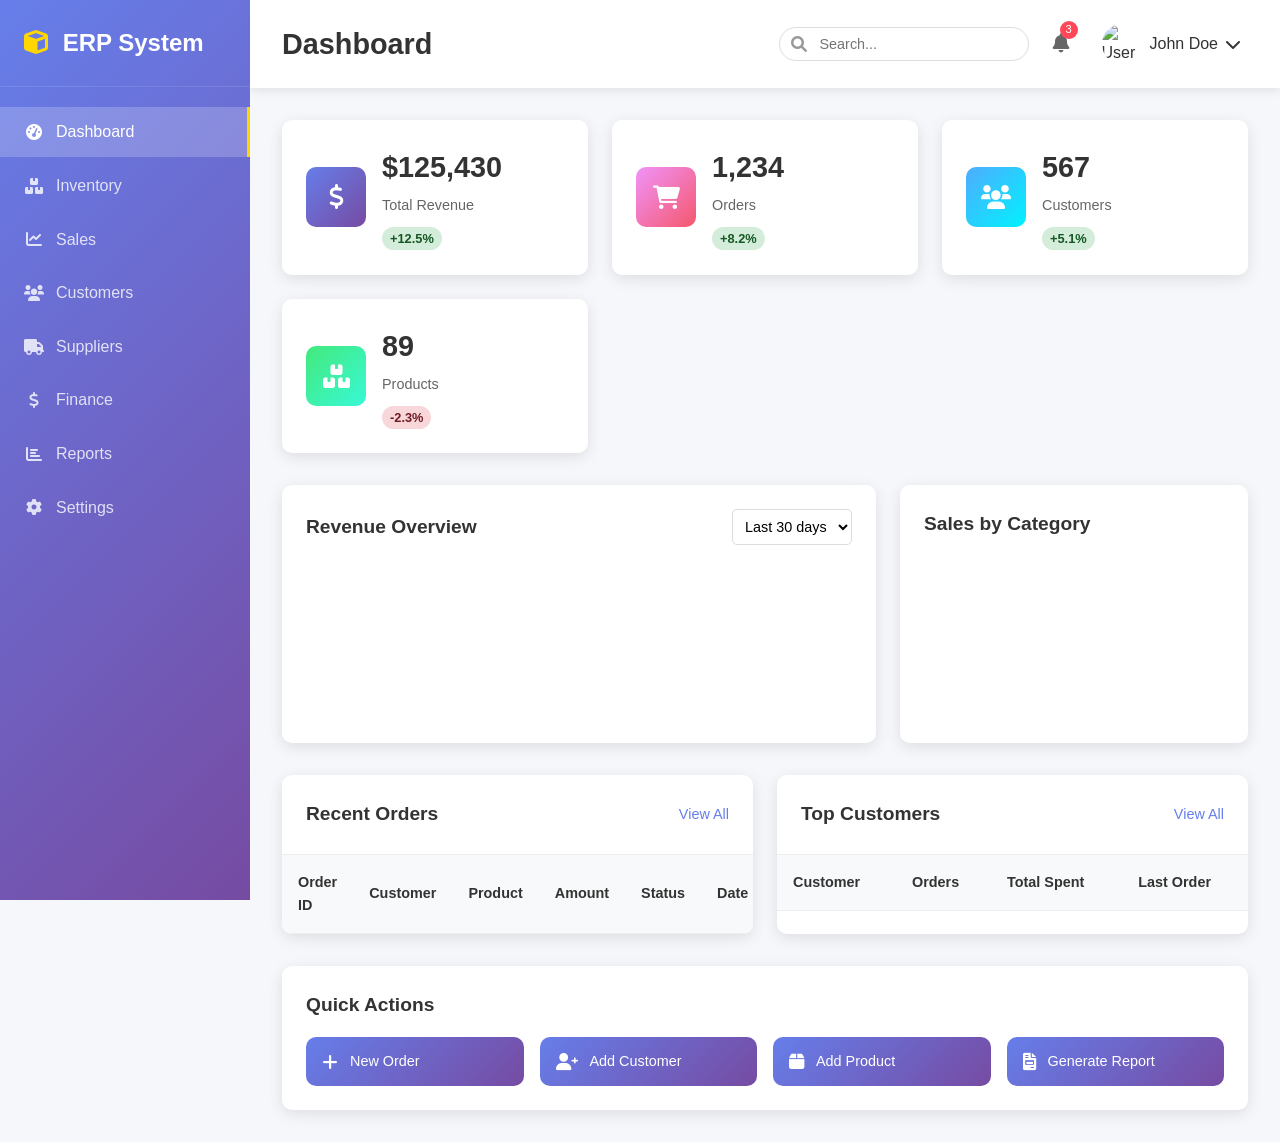
==== index.html @ a09109f3 "feat: Add ERP dashboard UI and basic functionality Co-authored-by: radhawanalabri <radhawanalabri@gm" ====
<!DOCTYPE html>
<html lang="en">
<head>
    <meta charset="UTF-8">
    <meta name="viewport" content="width=device-width, initial-scale=1.0">
    <title>ERP System Dashboard</title>
    <link rel="stylesheet" href="styles.css">
    <link href="https://cdnjs.cloudflare.com/ajax/libs/font-awesome/6.0.0/css/all.min.css" rel="stylesheet">
    <script src="https://cdn.jsdelivr.net/npm/chart.js"></script>
</head>
<body>
    <div class="dashboard-container">
        <!-- Sidebar -->
        <nav class="sidebar">
            <div class="sidebar-header">
                <h2><i class="fas fa-cube"></i> ERP System</h2>
            </div>
            <ul class="sidebar-menu">
                <li class="active"><a href="#dashboard"><i class="fas fa-tachometer-alt"></i> Dashboard</a></li>
                <li><a href="#inventory"><i class="fas fa-boxes"></i> Inventory</a></li>
                <li><a href="#sales"><i class="fas fa-chart-line"></i> Sales</a></li>
                <li><a href="#customers"><i class="fas fa-users"></i> Customers</a></li>
                <li><a href="#suppliers"><i class="fas fa-truck"></i> Suppliers</a></li>
                <li><a href="#finance"><i class="fas fa-dollar-sign"></i> Finance</a></li>
                <li><a href="#reports"><i class="fas fa-chart-bar"></i> Reports</a></li>
                <li><a href="#settings"><i class="fas fa-cog"></i> Settings</a></li>
            </ul>
        </nav>

        <!-- Main Content -->
        <main class="main-content">
            <!-- Header -->
            <header class="header">
                <div class="header-left">
                    <button class="menu-toggle">
                        <i class="fas fa-bars"></i>
                    </button>
                    <h1>Dashboard</h1>
                </div>
                <div class="header-right">
                    <div class="search-box">
                        <i class="fas fa-search"></i>
                        <input type="text" placeholder="Search...">
                    </div>
                    <div class="notifications">
                        <i class="fas fa-bell"></i>
                        <span class="notification-badge">3</span>
                    </div>
                    <div class="user-profile">
                        <img src="https://via.placeholder.com/40x40/4A90E2/FFFFFF?text=JD" alt="User">
                        <span>John Doe</span>
                        <i class="fas fa-chevron-down"></i>
                    </div>
                </div>
            </header>

            <!-- Dashboard Content -->
            <div class="dashboard-content">
                <!-- Stats Cards -->
                <div class="stats-grid">
                    <div class="stat-card">
                        <div class="stat-icon">
                            <i class="fas fa-dollar-sign"></i>
                        </div>
                        <div class="stat-content">
                            <h3>$125,430</h3>
                            <p>Total Revenue</p>
                            <span class="stat-change positive">+12.5%</span>
                        </div>
                    </div>
                    <div class="stat-card">
                        <div class="stat-icon">
                            <i class="fas fa-shopping-cart"></i>
                        </div>
                        <div class="stat-content">
                            <h3>1,234</h3>
                            <p>Orders</p>
                            <span class="stat-change positive">+8.2%</span>
                        </div>
                    </div>
                    <div class="stat-card">
                        <div class="stat-icon">
                            <i class="fas fa-users"></i>
                        </div>
                        <div class="stat-content">
                            <h3>567</h3>
                            <p>Customers</p>
                            <span class="stat-change positive">+5.1%</span>
                        </div>
                    </div>
                    <div class="stat-card">
                        <div class="stat-icon">
                            <i class="fas fa-boxes"></i>
                        </div>
                        <div class="stat-content">
                            <h3>89</h3>
                            <p>Products</p>
                            <span class="stat-change negative">-2.3%</span>
                        </div>
                    </div>
                </div>

                <!-- Charts Section -->
                <div class="charts-section">
                    <div class="chart-container">
                        <div class="chart-header">
                            <h3>Revenue Overview</h3>
                            <div class="chart-controls">
                                <select id="revenuePeriod">
                                    <option value="7d">Last 7 days</option>
                                    <option value="30d" selected>Last 30 days</option>
                                    <option value="90d">Last 90 days</option>
                                </select>
                            </div>
                        </div>
                        <canvas id="revenueChart"></canvas>
                    </div>
                    <div class="chart-container">
                        <div class="chart-header">
                            <h3>Sales by Category</h3>
                        </div>
                        <canvas id="categoryChart"></canvas>
                    </div>
                </div>

                <!-- Tables Section -->
                <div class="tables-section">
                    <div class="table-container">
                        <div class="table-header">
                            <h3>Recent Orders</h3>
                            <a href="#" class="view-all">View All</a>
                        </div>
                        <table class="data-table">
                            <thead>
                                <tr>
                                    <th>Order ID</th>
                                    <th>Customer</th>
                                    <th>Product</th>
                                    <th>Amount</th>
                                    <th>Status</th>
                                    <th>Date</th>
                                </tr>
                            </thead>
                            <tbody id="ordersTableBody">
                                <!-- Data will be populated by JavaScript -->
                            </tbody>
                        </table>
                    </div>
                    <div class="table-container">
                        <div class="table-header">
                            <h3>Top Customers</h3>
                            <a href="#" class="view-all">View All</a>
                        </div>
                        <table class="data-table">
                            <thead>
                                <tr>
                                    <th>Customer</th>
                                    <th>Orders</th>
                                    <th>Total Spent</th>
                                    <th>Last Order</th>
                                </tr>
                            </thead>
                            <tbody id="customersTableBody">
                                <!-- Data will be populated by JavaScript -->
                            </tbody>
                        </table>
                    </div>
                </div>

                <!-- Quick Actions -->
                <div class="quick-actions">
                    <h3>Quick Actions</h3>
                    <div class="action-buttons">
                        <button class="action-btn">
                            <i class="fas fa-plus"></i>
                            <span>New Order</span>
                        </button>
                        <button class="action-btn">
                            <i class="fas fa-user-plus"></i>
                            <span>Add Customer</span>
                        </button>
                        <button class="action-btn">
                            <i class="fas fa-box"></i>
                            <span>Add Product</span>
                        </button>
                        <button class="action-btn">
                            <i class="fas fa-file-invoice"></i>
                            <span>Generate Report</span>
                        </button>
                    </div>
                </div>
            </div>
        </main>
    </div>

    <script src="script.js"></script>
</body>
</html>
---- styles.css ----
/* Reset and Base Styles */
* {
    margin: 0;
    padding: 0;
    box-sizing: border-box;
}

body {
    font-family: 'Segoe UI', Tahoma, Geneva, Verdana, sans-serif;
    background-color: #f5f7fa;
    color: #333;
    line-height: 1.6;
}

/* Dashboard Container */
.dashboard-container {
    display: flex;
    min-height: 100vh;
}

/* Sidebar */
.sidebar {
    width: 250px;
    background: linear-gradient(135deg, #667eea 0%, #764ba2 100%);
    color: white;
    position: fixed;
    height: 100vh;
    left: 0;
    top: 0;
    z-index: 1000;
    transition: transform 0.3s ease;
}

.sidebar-header {
    padding: 1.5rem;
    border-bottom: 1px solid rgba(255, 255, 255, 0.1);
}

.sidebar-header h2 {
    font-size: 1.5rem;
    font-weight: 600;
}

.sidebar-header i {
    margin-right: 0.5rem;
    color: #ffd700;
}

.sidebar-menu {
    list-style: none;
    padding: 1rem 0;
}

.sidebar-menu li {
    margin: 0.25rem 0;
}

.sidebar-menu a {
    display: flex;
    align-items: center;
    padding: 0.75rem 1.5rem;
    color: rgba(255, 255, 255, 0.8);
    text-decoration: none;
    transition: all 0.3s ease;
}

.sidebar-menu a:hover {
    background-color: rgba(255, 255, 255, 0.1);
    color: white;
}

.sidebar-menu .active a {
    background-color: rgba(255, 255, 255, 0.2);
    color: white;
    border-right: 3px solid #ffd700;
}

.sidebar-menu i {
    margin-right: 0.75rem;
    width: 20px;
    text-align: center;
}

/* Main Content */
.main-content {
    flex: 1;
    margin-left: 250px;
    min-height: 100vh;
    transition: margin-left 0.3s ease;
}

/* Header */
.header {
    background: white;
    padding: 1rem 2rem;
    box-shadow: 0 2px 10px rgba(0, 0, 0, 0.1);
    display: flex;
    justify-content: space-between;
    align-items: center;
    position: sticky;
    top: 0;
    z-index: 100;
}

.header-left {
    display: flex;
    align-items: center;
}

.menu-toggle {
    display: none;
    background: none;
    border: none;
    font-size: 1.2rem;
    margin-right: 1rem;
    cursor: pointer;
}

.header h1 {
    font-size: 1.8rem;
    font-weight: 600;
    color: #333;
}

.header-right {
    display: flex;
    align-items: center;
    gap: 1.5rem;
}

.search-box {
    position: relative;
    display: flex;
    align-items: center;
}

.search-box i {
    position: absolute;
    left: 0.75rem;
    color: #999;
}

.search-box input {
    padding: 0.5rem 0.75rem 0.5rem 2.5rem;
    border: 1px solid #ddd;
    border-radius: 25px;
    width: 250px;
    font-size: 0.9rem;
}

.search-box input:focus {
    outline: none;
    border-color: #667eea;
}

.notifications {
    position: relative;
    cursor: pointer;
    font-size: 1.2rem;
    color: #666;
}

.notification-badge {
    position: absolute;
    top: -8px;
    right: -8px;
    background: #ff4757;
    color: white;
    border-radius: 50%;
    width: 18px;
    height: 18px;
    font-size: 0.7rem;
    display: flex;
    align-items: center;
    justify-content: center;
}

.user-profile {
    display: flex;
    align-items: center;
    gap: 0.5rem;
    cursor: pointer;
    padding: 0.5rem;
    border-radius: 25px;
    transition: background-color 0.3s ease;
}

.user-profile:hover {
    background-color: #f8f9fa;
}

.user-profile img {
    border-radius: 50%;
    width: 40px;
    height: 40px;
}

/* Dashboard Content */
.dashboard-content {
    padding: 2rem;
}

/* Stats Grid */
.stats-grid {
    display: grid;
    grid-template-columns: repeat(auto-fit, minmax(250px, 1fr));
    gap: 1.5rem;
    margin-bottom: 2rem;
}

.stat-card {
    background: white;
    padding: 1.5rem;
    border-radius: 10px;
    box-shadow: 0 4px 15px rgba(0, 0, 0, 0.1);
    display: flex;
    align-items: center;
    transition: transform 0.3s ease, box-shadow 0.3s ease;
}

.stat-card:hover {
    transform: translateY(-5px);
    box-shadow: 0 8px 25px rgba(0, 0, 0, 0.15);
}

.stat-icon {
    width: 60px;
    height: 60px;
    border-radius: 10px;
    display: flex;
    align-items: center;
    justify-content: center;
    margin-right: 1rem;
    font-size: 1.5rem;
    color: white;
}

.stat-card:nth-child(1) .stat-icon {
    background: linear-gradient(135deg, #667eea, #764ba2);
}

.stat-card:nth-child(2) .stat-icon {
    background: linear-gradient(135deg, #f093fb, #f5576c);
}

.stat-card:nth-child(3) .stat-icon {
    background: linear-gradient(135deg, #4facfe, #00f2fe);
}

.stat-card:nth-child(4) .stat-icon {
    background: linear-gradient(135deg, #43e97b, #38f9d7);
}

.stat-content h3 {
    font-size: 1.8rem;
    font-weight: 700;
    color: #333;
    margin-bottom: 0.25rem;
}

.stat-content p {
    color: #666;
    font-size: 0.9rem;
    margin-bottom: 0.5rem;
}

.stat-change {
    font-size: 0.8rem;
    font-weight: 600;
    padding: 0.25rem 0.5rem;
    border-radius: 15px;
}

.stat-change.positive {
    background-color: #d4edda;
    color: #155724;
}

.stat-change.negative {
    background-color: #f8d7da;
    color: #721c24;
}

/* Charts Section */
.charts-section {
    display: grid;
    grid-template-columns: 2fr 1fr;
    gap: 1.5rem;
    margin-bottom: 2rem;
}

.chart-container {
    background: white;
    padding: 1.5rem;
    border-radius: 10px;
    box-shadow: 0 4px 15px rgba(0, 0, 0, 0.1);
}

.chart-header {
    display: flex;
    justify-content: space-between;
    align-items: center;
    margin-bottom: 1rem;
}

.chart-header h3 {
    font-size: 1.2rem;
    font-weight: 600;
    color: #333;
}

.chart-controls select {
    padding: 0.5rem;
    border: 1px solid #ddd;
    border-radius: 5px;
    background: white;
    font-size: 0.9rem;
}

.chart-container canvas {
    max-height: 300px;
}

/* Tables Section */
.tables-section {
    display: grid;
    grid-template-columns: 1fr 1fr;
    gap: 1.5rem;
    margin-bottom: 2rem;
}

.table-container {
    background: white;
    border-radius: 10px;
    box-shadow: 0 4px 15px rgba(0, 0, 0, 0.1);
    overflow: hidden;
}

.table-header {
    padding: 1.5rem;
    border-bottom: 1px solid #eee;
    display: flex;
    justify-content: space-between;
    align-items: center;
}

.table-header h3 {
    font-size: 1.2rem;
    font-weight: 600;
    color: #333;
}

.view-all {
    color: #667eea;
    text-decoration: none;
    font-size: 0.9rem;
    font-weight: 500;
}

.view-all:hover {
    text-decoration: underline;
}

.data-table {
    width: 100%;
    border-collapse: collapse;
}

.data-table th,
.data-table td {
    padding: 1rem;
    text-align: left;
    border-bottom: 1px solid #eee;
}

.data-table th {
    background-color: #f8f9fa;
    font-weight: 600;
    color: #333;
    font-size: 0.9rem;
}

.data-table td {
    font-size: 0.9rem;
    color: #666;
}

.data-table tbody tr:hover {
    background-color: #f8f9fa;
}

.status {
    padding: 0.25rem 0.75rem;
    border-radius: 15px;
    font-size: 0.8rem;
    font-weight: 500;
}

.status.completed {
    background-color: #d4edda;
    color: #155724;
}

.status.pending {
    background-color: #fff3cd;
    color: #856404;
}

.status.processing {
    background-color: #cce5ff;
    color: #004085;
}

/* Quick Actions */
.quick-actions {
    background: white;
    padding: 1.5rem;
    border-radius: 10px;
    box-shadow: 0 4px 15px rgba(0, 0, 0, 0.1);
}

.quick-actions h3 {
    font-size: 1.2rem;
    font-weight: 600;
    color: #333;
    margin-bottom: 1rem;
}

.action-buttons {
    display: grid;
    grid-template-columns: repeat(auto-fit, minmax(200px, 1fr));
    gap: 1rem;
}

.action-btn {
    display: flex;
    align-items: center;
    gap: 0.75rem;
    padding: 1rem;
    background: linear-gradient(135deg, #667eea, #764ba2);
    color: white;
    border: none;
    border-radius: 10px;
    cursor: pointer;
    font-size: 0.9rem;
    font-weight: 500;
    transition: transform 0.3s ease, box-shadow 0.3s ease;
}

.action-btn:hover {
    transform: translateY(-2px);
    box-shadow: 0 8px 25px rgba(102, 126, 234, 0.3);
}

.action-btn i {
    font-size: 1.1rem;
}

/* Responsive Design */
@media (max-width: 1024px) {
    .charts-section {
        grid-template-columns: 1fr;
    }
    
    .tables-section {
        grid-template-columns: 1fr;
    }
}

@media (max-width: 768px) {
    .sidebar {
        transform: translateX(-100%);
    }
    
    .sidebar.open {
        transform: translateX(0);
    }
    
    .main-content {
        margin-left: 0;
    }
    
    .menu-toggle {
        display: block;
    }
    
    .header-right {
        gap: 1rem;
    }
    
    .search-box input {
        width: 150px;
    }
    
    .dashboard-content {
        padding: 1rem;
    }
    
    .stats-grid {
        grid-template-columns: 1fr;
    }
    
    .action-buttons {
        grid-template-columns: 1fr;
    }
}

@media (max-width: 480px) {
    .header {
        padding: 1rem;
    }
    
    .header h1 {
        font-size: 1.5rem;
    }
    
    .search-box {
        display: none;
    }
    
    .user-profile span {
        display: none;
    }
    
    .dashboard-content {
        padding: 0.5rem;
    }
    
    .stat-card {
        padding: 1rem;
    }
    
    .stat-content h3 {
        font-size: 1.5rem;
    }
}

/* Loading Animation */
.loading {
    display: inline-block;
    width: 20px;
    height: 20px;
    border: 3px solid #f3f3f3;
    border-top: 3px solid #667eea;
    border-radius: 50%;
    animation: spin 1s linear infinite;
}

@keyframes spin {
    0% { transform: rotate(0deg); }
    100% { transform: rotate(360deg); }
}

/* Custom Scrollbar */
::-webkit-scrollbar {
    width: 8px;
}

::-webkit-scrollbar-track {
    background: #f1f1f1;
}

::-webkit-scrollbar-thumb {
    background: #c1c1c1;
    border-radius: 4px;
}

::-webkit-scrollbar-thumb:hover {
    background: #a8a8a8;
}
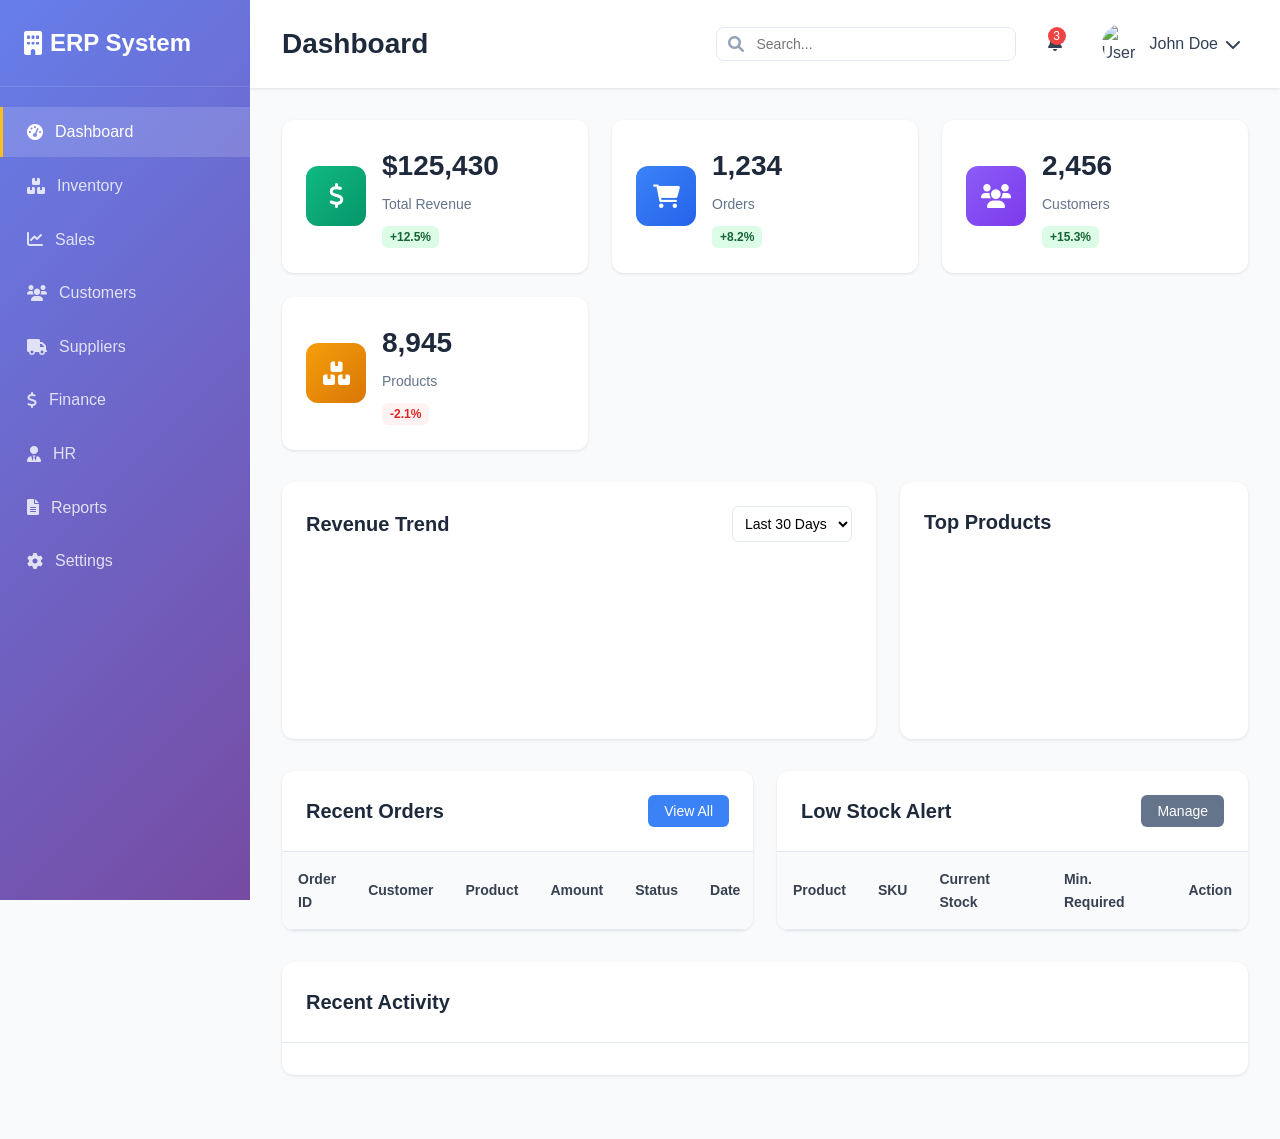
==== commit ad097b93: "feat: Add ERP dashboard UI and basic functionality Co-authored-by: radhawanalabri <radhawanalabri@gm" ====
--- a/index.html
+++ b/index.html
@@ -11,43 +11,46 @@
 <body>
     <div class="dashboard-container">
         <!-- Sidebar -->
-        <nav class="sidebar">
+        <aside class="sidebar">
             <div class="sidebar-header">
-                <h2><i class="fas fa-cube"></i> ERP System</h2>
+                <h2><i class="fas fa-building"></i> ERP System</h2>
             </div>
-            <ul class="sidebar-menu">
-                <li class="active"><a href="#dashboard"><i class="fas fa-tachometer-alt"></i> Dashboard</a></li>
-                <li><a href="#inventory"><i class="fas fa-boxes"></i> Inventory</a></li>
-                <li><a href="#sales"><i class="fas fa-chart-line"></i> Sales</a></li>
-                <li><a href="#customers"><i class="fas fa-users"></i> Customers</a></li>
-                <li><a href="#suppliers"><i class="fas fa-truck"></i> Suppliers</a></li>
-                <li><a href="#finance"><i class="fas fa-dollar-sign"></i> Finance</a></li>
-                <li><a href="#reports"><i class="fas fa-chart-bar"></i> Reports</a></li>
-                <li><a href="#settings"><i class="fas fa-cog"></i> Settings</a></li>
-            </ul>
-        </nav>
+            <nav class="sidebar-nav">
+                <ul>
+                    <li class="active"><a href="#dashboard"><i class="fas fa-tachometer-alt"></i> Dashboard</a></li>
+                    <li><a href="#inventory"><i class="fas fa-boxes"></i> Inventory</a></li>
+                    <li><a href="#sales"><i class="fas fa-chart-line"></i> Sales</a></li>
+                    <li><a href="#customers"><i class="fas fa-users"></i> Customers</a></li>
+                    <li><a href="#suppliers"><i class="fas fa-truck"></i> Suppliers</a></li>
+                    <li><a href="#finance"><i class="fas fa-dollar-sign"></i> Finance</a></li>
+                    <li><a href="#hr"><i class="fas fa-user-tie"></i> HR</a></li>
+                    <li><a href="#reports"><i class="fas fa-file-alt"></i> Reports</a></li>
+                    <li><a href="#settings"><i class="fas fa-cog"></i> Settings</a></li>
+                </ul>
+            </nav>
+        </aside>
 
         <!-- Main Content -->
         <main class="main-content">
             <!-- Header -->
             <header class="header">
                 <div class="header-left">
-                    <button class="menu-toggle">
+                    <button class="menu-toggle" id="menuToggle">
                         <i class="fas fa-bars"></i>
                     </button>
                     <h1>Dashboard</h1>
                 </div>
                 <div class="header-right">
                     <div class="search-box">
+                        <input type="text" placeholder="Search...">
                         <i class="fas fa-search"></i>
-                        <input type="text" placeholder="Search...">
                     </div>
                     <div class="notifications">
                         <i class="fas fa-bell"></i>
                         <span class="notification-badge">3</span>
                     </div>
                     <div class="user-profile">
-                        <img src="https://via.placeholder.com/40x40/4A90E2/FFFFFF?text=JD" alt="User">
+                        <img src="https://via.placeholder.com/40x40/4f46e5/ffffff?text=JD" alt="User">
                         <span>John Doe</span>
                         <i class="fas fa-chevron-down"></i>
                     </div>
@@ -83,9 +86,9 @@
                             <i class="fas fa-users"></i>
                         </div>
                         <div class="stat-content">
-                            <h3>567</h3>
+                            <h3>2,456</h3>
                             <p>Customers</p>
-                            <span class="stat-change positive">+5.1%</span>
+                            <span class="stat-change positive">+15.3%</span>
                         </div>
                     </div>
                     <div class="stat-card">
@@ -93,9 +96,9 @@
                             <i class="fas fa-boxes"></i>
                         </div>
                         <div class="stat-content">
-                            <h3>89</h3>
+                            <h3>8,945</h3>
                             <p>Products</p>
-                            <span class="stat-change negative">-2.3%</span>
+                            <span class="stat-change negative">-2.1%</span>
                         </div>
                     </div>
                 </div>
@@ -104,12 +107,12 @@
                 <div class="charts-section">
                     <div class="chart-container">
                         <div class="chart-header">
-                            <h3>Revenue Overview</h3>
+                            <h3>Revenue Trend</h3>
                             <div class="chart-controls">
                                 <select id="revenuePeriod">
-                                    <option value="7d">Last 7 days</option>
-                                    <option value="30d" selected>Last 30 days</option>
-                                    <option value="90d">Last 90 days</option>
+                                    <option value="7d">Last 7 Days</option>
+                                    <option value="30d" selected>Last 30 Days</option>
+                                    <option value="90d">Last 90 Days</option>
                                 </select>
                             </div>
                         </div>
@@ -117,9 +120,9 @@
                     </div>
                     <div class="chart-container">
                         <div class="chart-header">
-                            <h3>Sales by Category</h3>
+                            <h3>Top Products</h3>
                         </div>
-                        <canvas id="categoryChart"></canvas>
+                        <canvas id="productsChart"></canvas>
                     </div>
                 </div>
 
@@ -128,7 +131,7 @@
                     <div class="table-container">
                         <div class="table-header">
                             <h3>Recent Orders</h3>
-                            <a href="#" class="view-all">View All</a>
+                            <button class="btn btn-primary">View All</button>
                         </div>
                         <table class="data-table">
                             <thead>
@@ -148,45 +151,35 @@
                     </div>
                     <div class="table-container">
                         <div class="table-header">
-                            <h3>Top Customers</h3>
-                            <a href="#" class="view-all">View All</a>
+                            <h3>Low Stock Alert</h3>
+                            <button class="btn btn-secondary">Manage</button>
                         </div>
                         <table class="data-table">
                             <thead>
                                 <tr>
-                                    <th>Customer</th>
-                                    <th>Orders</th>
-                                    <th>Total Spent</th>
-                                    <th>Last Order</th>
+                                    <th>Product</th>
+                                    <th>SKU</th>
+                                    <th>Current Stock</th>
+                                    <th>Min. Required</th>
+                                    <th>Action</th>
                                 </tr>
                             </thead>
-                            <tbody id="customersTableBody">
+                            <tbody id="stockTableBody">
                                 <!-- Data will be populated by JavaScript -->
                             </tbody>
                         </table>
                     </div>
                 </div>
 
-                <!-- Quick Actions -->
-                <div class="quick-actions">
-                    <h3>Quick Actions</h3>
-                    <div class="action-buttons">
-                        <button class="action-btn">
-                            <i class="fas fa-plus"></i>
-                            <span>New Order</span>
-                        </button>
-                        <button class="action-btn">
-                            <i class="fas fa-user-plus"></i>
-                            <span>Add Customer</span>
-                        </button>
-                        <button class="action-btn">
-                            <i class="fas fa-box"></i>
-                            <span>Add Product</span>
-                        </button>
-                        <button class="action-btn">
-                            <i class="fas fa-file-invoice"></i>
-                            <span>Generate Report</span>
-                        </button>
+                <!-- Activity Feed -->
+                <div class="activity-section">
+                    <div class="activity-container">
+                        <div class="activity-header">
+                            <h3>Recent Activity</h3>
+                        </div>
+                        <div class="activity-feed" id="activityFeed">
+                            <!-- Activity items will be populated by JavaScript -->
+                        </div>
                     </div>
                 </div>
             </div>
--- a/styles.css
+++ b/styles.css
@@ -7,8 +7,8 @@
 
 body {
     font-family: 'Segoe UI', Tahoma, Geneva, Verdana, sans-serif;
-    background-color: #f5f7fa;
-    color: #333;
+    background-color: #f8fafc;
+    color: #334155;
     line-height: 1.6;
 }
 
@@ -25,10 +25,9 @@
     color: white;
     position: fixed;
     height: 100vh;
-    left: 0;
-    top: 0;
+    overflow-y: auto;
+    transition: transform 0.3s ease;
     z-index: 1000;
-    transition: transform 0.3s ease;
 }
 
 .sidebar-header {
@@ -39,46 +38,41 @@
 .sidebar-header h2 {
     font-size: 1.5rem;
     font-weight: 600;
-}
-
-.sidebar-header i {
-    margin-right: 0.5rem;
-    color: #ffd700;
-}
-
-.sidebar-menu {
+    display: flex;
+    align-items: center;
+    gap: 0.5rem;
+}
+
+.sidebar-nav ul {
     list-style: none;
     padding: 1rem 0;
 }
 
-.sidebar-menu li {
+.sidebar-nav li {
     margin: 0.25rem 0;
 }
 
-.sidebar-menu a {
-    display: flex;
-    align-items: center;
+.sidebar-nav a {
+    display: flex;
+    align-items: center;
+    gap: 0.75rem;
     padding: 0.75rem 1.5rem;
     color: rgba(255, 255, 255, 0.8);
     text-decoration: none;
     transition: all 0.3s ease;
-}
-
-.sidebar-menu a:hover {
+    border-left: 3px solid transparent;
+}
+
+.sidebar-nav a:hover {
     background-color: rgba(255, 255, 255, 0.1);
     color: white;
-}
-
-.sidebar-menu .active a {
-    background-color: rgba(255, 255, 255, 0.2);
-    color: white;
-    border-right: 3px solid #ffd700;
-}
-
-.sidebar-menu i {
-    margin-right: 0.75rem;
-    width: 20px;
-    text-align: center;
+    border-left-color: #fbbf24;
+}
+
+.sidebar-nav li.active a {
+    background-color: rgba(255, 255, 255, 0.15);
+    color: white;
+    border-left-color: #fbbf24;
 }
 
 /* Main Content */
@@ -86,14 +80,15 @@
     flex: 1;
     margin-left: 250px;
     min-height: 100vh;
-    transition: margin-left 0.3s ease;
+    display: flex;
+    flex-direction: column;
 }
 
 /* Header */
 .header {
     background: white;
     padding: 1rem 2rem;
-    box-shadow: 0 2px 10px rgba(0, 0, 0, 0.1);
+    box-shadow: 0 1px 3px rgba(0, 0, 0, 0.1);
     display: flex;
     justify-content: space-between;
     align-items: center;
@@ -105,21 +100,22 @@
 .header-left {
     display: flex;
     align-items: center;
+    gap: 1rem;
 }
 
 .menu-toggle {
     display: none;
     background: none;
     border: none;
-    font-size: 1.2rem;
-    margin-right: 1rem;
+    font-size: 1.25rem;
+    color: #64748b;
     cursor: pointer;
 }
 
 .header h1 {
-    font-size: 1.8rem;
-    font-weight: 600;
-    color: #333;
+    font-size: 1.75rem;
+    font-weight: 600;
+    color: #1e293b;
 }
 
 .header-right {
@@ -130,46 +126,46 @@
 
 .search-box {
     position: relative;
-    display: flex;
-    align-items: center;
+}
+
+.search-box input {
+    padding: 0.5rem 1rem 0.5rem 2.5rem;
+    border: 1px solid #e2e8f0;
+    border-radius: 0.5rem;
+    width: 300px;
+    font-size: 0.875rem;
 }
 
 .search-box i {
     position: absolute;
     left: 0.75rem;
-    color: #999;
-}
-
-.search-box input {
-    padding: 0.5rem 0.75rem 0.5rem 2.5rem;
-    border: 1px solid #ddd;
-    border-radius: 25px;
-    width: 250px;
-    font-size: 0.9rem;
-}
-
-.search-box input:focus {
-    outline: none;
-    border-color: #667eea;
+    top: 50%;
+    transform: translateY(-50%);
+    color: #94a3b8;
 }
 
 .notifications {
     position: relative;
     cursor: pointer;
-    font-size: 1.2rem;
-    color: #666;
+    padding: 0.5rem;
+    border-radius: 0.5rem;
+    transition: background-color 0.3s ease;
+}
+
+.notifications:hover {
+    background-color: #f1f5f9;
 }
 
 .notification-badge {
     position: absolute;
-    top: -8px;
-    right: -8px;
-    background: #ff4757;
+    top: 0.25rem;
+    right: 0.25rem;
+    background: #ef4444;
     color: white;
     border-radius: 50%;
     width: 18px;
     height: 18px;
-    font-size: 0.7rem;
+    font-size: 0.75rem;
     display: flex;
     align-items: center;
     justify-content: center;
@@ -181,12 +177,12 @@
     gap: 0.5rem;
     cursor: pointer;
     padding: 0.5rem;
-    border-radius: 25px;
+    border-radius: 0.5rem;
     transition: background-color 0.3s ease;
 }
 
 .user-profile:hover {
-    background-color: #f8f9fa;
+    background-color: #f1f5f9;
 }
 
 .user-profile img {
@@ -198,6 +194,7 @@
 /* Dashboard Content */
 .dashboard-content {
     padding: 2rem;
+    flex: 1;
 }
 
 /* Stats Grid */
@@ -211,74 +208,74 @@
 .stat-card {
     background: white;
     padding: 1.5rem;
-    border-radius: 10px;
-    box-shadow: 0 4px 15px rgba(0, 0, 0, 0.1);
-    display: flex;
-    align-items: center;
+    border-radius: 0.75rem;
+    box-shadow: 0 1px 3px rgba(0, 0, 0, 0.1);
+    display: flex;
+    align-items: center;
+    gap: 1rem;
     transition: transform 0.3s ease, box-shadow 0.3s ease;
 }
 
 .stat-card:hover {
-    transform: translateY(-5px);
-    box-shadow: 0 8px 25px rgba(0, 0, 0, 0.15);
+    transform: translateY(-2px);
+    box-shadow: 0 4px 12px rgba(0, 0, 0, 0.15);
 }
 
 .stat-icon {
     width: 60px;
     height: 60px;
-    border-radius: 10px;
+    border-radius: 0.75rem;
     display: flex;
     align-items: center;
     justify-content: center;
-    margin-right: 1rem;
     font-size: 1.5rem;
     color: white;
 }
 
 .stat-card:nth-child(1) .stat-icon {
-    background: linear-gradient(135deg, #667eea, #764ba2);
+    background: linear-gradient(135deg, #10b981, #059669);
 }
 
 .stat-card:nth-child(2) .stat-icon {
-    background: linear-gradient(135deg, #f093fb, #f5576c);
+    background: linear-gradient(135deg, #3b82f6, #2563eb);
 }
 
 .stat-card:nth-child(3) .stat-icon {
-    background: linear-gradient(135deg, #4facfe, #00f2fe);
+    background: linear-gradient(135deg, #8b5cf6, #7c3aed);
 }
 
 .stat-card:nth-child(4) .stat-icon {
-    background: linear-gradient(135deg, #43e97b, #38f9d7);
+    background: linear-gradient(135deg, #f59e0b, #d97706);
 }
 
 .stat-content h3 {
-    font-size: 1.8rem;
+    font-size: 1.75rem;
     font-weight: 700;
-    color: #333;
+    color: #1e293b;
     margin-bottom: 0.25rem;
 }
 
 .stat-content p {
-    color: #666;
-    font-size: 0.9rem;
+    color: #64748b;
+    font-size: 0.875rem;
     margin-bottom: 0.5rem;
 }
 
 .stat-change {
-    font-size: 0.8rem;
+    font-size: 0.75rem;
     font-weight: 600;
     padding: 0.25rem 0.5rem;
-    border-radius: 15px;
+    border-radius: 0.375rem;
 }
 
 .stat-change.positive {
-    background-color: #d4edda;
-    color: #155724;
+    background: #dcfce7;
+    color: #166534;
 }
 
 .stat-change.negative {
-    background-color: #f8d7da;
-    color: #721c24;
+    background: #fef2f2;
+    color: #dc2626;
 }
 
 /* Charts Section */
@@ -292,8 +289,8 @@
 .chart-container {
     background: white;
     padding: 1.5rem;
-    border-radius: 10px;
-    box-shadow: 0 4px 15px rgba(0, 0, 0, 0.1);
+    border-radius: 0.75rem;
+    box-shadow: 0 1px 3px rgba(0, 0, 0, 0.1);
 }
 
 .chart-header {
@@ -304,21 +301,17 @@
 }
 
 .chart-header h3 {
-    font-size: 1.2rem;
-    font-weight: 600;
-    color: #333;
+    font-size: 1.25rem;
+    font-weight: 600;
+    color: #1e293b;
 }
 
 .chart-controls select {
     padding: 0.5rem;
-    border: 1px solid #ddd;
-    border-radius: 5px;
+    border: 1px solid #e2e8f0;
+    border-radius: 0.375rem;
     background: white;
-    font-size: 0.9rem;
-}
-
-.chart-container canvas {
-    max-height: 300px;
+    font-size: 0.875rem;
 }
 
 /* Tables Section */
@@ -331,36 +324,57 @@
 
 .table-container {
     background: white;
-    border-radius: 10px;
-    box-shadow: 0 4px 15px rgba(0, 0, 0, 0.1);
+    border-radius: 0.75rem;
+    box-shadow: 0 1px 3px rgba(0, 0, 0, 0.1);
     overflow: hidden;
 }
 
 .table-header {
     padding: 1.5rem;
-    border-bottom: 1px solid #eee;
+    border-bottom: 1px solid #e2e8f0;
     display: flex;
     justify-content: space-between;
     align-items: center;
 }
 
 .table-header h3 {
-    font-size: 1.2rem;
-    font-weight: 600;
-    color: #333;
-}
-
-.view-all {
-    color: #667eea;
+    font-size: 1.25rem;
+    font-weight: 600;
+    color: #1e293b;
+}
+
+/* Buttons */
+.btn {
+    padding: 0.5rem 1rem;
+    border: none;
+    border-radius: 0.375rem;
+    font-size: 0.875rem;
+    font-weight: 500;
+    cursor: pointer;
+    transition: all 0.3s ease;
     text-decoration: none;
-    font-size: 0.9rem;
-    font-weight: 500;
-}
-
-.view-all:hover {
-    text-decoration: underline;
-}
-
+    display: inline-block;
+}
+
+.btn-primary {
+    background: #3b82f6;
+    color: white;
+}
+
+.btn-primary:hover {
+    background: #2563eb;
+}
+
+.btn-secondary {
+    background: #64748b;
+    color: white;
+}
+
+.btn-secondary:hover {
+    background: #475569;
+}
+
+/* Data Table */
 .data-table {
     width: 100%;
     border-collapse: collapse;
@@ -370,90 +384,136 @@
 .data-table td {
     padding: 1rem;
     text-align: left;
-    border-bottom: 1px solid #eee;
+    border-bottom: 1px solid #e2e8f0;
 }
 
 .data-table th {
-    background-color: #f8f9fa;
-    font-weight: 600;
-    color: #333;
-    font-size: 0.9rem;
+    background: #f8fafc;
+    font-weight: 600;
+    color: #374151;
+    font-size: 0.875rem;
 }
 
 .data-table td {
-    font-size: 0.9rem;
-    color: #666;
+    font-size: 0.875rem;
+    color: #64748b;
 }
 
 .data-table tbody tr:hover {
-    background-color: #f8f9fa;
-}
-
+    background: #f8fafc;
+}
+
+/* Status Badges */
 .status {
     padding: 0.25rem 0.75rem;
-    border-radius: 15px;
-    font-size: 0.8rem;
+    border-radius: 9999px;
+    font-size: 0.75rem;
     font-weight: 500;
 }
 
+.status.pending {
+    background: #fef3c7;
+    color: #92400e;
+}
+
 .status.completed {
-    background-color: #d4edda;
-    color: #155724;
-}
-
-.status.pending {
-    background-color: #fff3cd;
-    color: #856404;
+    background: #d1fae5;
+    color: #065f46;
 }
 
 .status.processing {
-    background-color: #cce5ff;
-    color: #004085;
-}
-
-/* Quick Actions */
-.quick-actions {
+    background: #dbeafe;
+    color: #1e40af;
+}
+
+/* Activity Section */
+.activity-section {
+    margin-bottom: 2rem;
+}
+
+.activity-container {
     background: white;
+    border-radius: 0.75rem;
+    box-shadow: 0 1px 3px rgba(0, 0, 0, 0.1);
+    overflow: hidden;
+}
+
+.activity-header {
     padding: 1.5rem;
-    border-radius: 10px;
-    box-shadow: 0 4px 15px rgba(0, 0, 0, 0.1);
-}
-
-.quick-actions h3 {
-    font-size: 1.2rem;
-    font-weight: 600;
-    color: #333;
-    margin-bottom: 1rem;
-}
-
-.action-buttons {
-    display: grid;
-    grid-template-columns: repeat(auto-fit, minmax(200px, 1fr));
+    border-bottom: 1px solid #e2e8f0;
+}
+
+.activity-header h3 {
+    font-size: 1.25rem;
+    font-weight: 600;
+    color: #1e293b;
+}
+
+.activity-feed {
+    padding: 1rem;
+}
+
+.activity-item {
+    display: flex;
+    align-items: flex-start;
     gap: 1rem;
-}
-
-.action-btn {
-    display: flex;
-    align-items: center;
-    gap: 0.75rem;
     padding: 1rem;
-    background: linear-gradient(135deg, #667eea, #764ba2);
-    color: white;
-    border: none;
-    border-radius: 10px;
-    cursor: pointer;
-    font-size: 0.9rem;
-    font-weight: 500;
-    transition: transform 0.3s ease, box-shadow 0.3s ease;
-}
-
-.action-btn:hover {
-    transform: translateY(-2px);
-    box-shadow: 0 8px 25px rgba(102, 126, 234, 0.3);
-}
-
-.action-btn i {
-    font-size: 1.1rem;
+    border-radius: 0.5rem;
+    transition: background-color 0.3s ease;
+}
+
+.activity-item:hover {
+    background: #f8fafc;
+}
+
+.activity-icon {
+    width: 40px;
+    height: 40px;
+    border-radius: 50%;
+    display: flex;
+    align-items: center;
+    justify-content: center;
+    color: white;
+    font-size: 0.875rem;
+    flex-shrink: 0;
+}
+
+.activity-icon.order {
+    background: #3b82f6;
+}
+
+.activity-icon.inventory {
+    background: #10b981;
+}
+
+.activity-icon.customer {
+    background: #8b5cf6;
+}
+
+.activity-icon.system {
+    background: #f59e0b;
+}
+
+.activity-content {
+    flex: 1;
+}
+
+.activity-content h4 {
+    font-size: 0.875rem;
+    font-weight: 600;
+    color: #1e293b;
+    margin-bottom: 0.25rem;
+}
+
+.activity-content p {
+    font-size: 0.75rem;
+    color: #64748b;
+    margin-bottom: 0.25rem;
+}
+
+.activity-time {
+    font-size: 0.75rem;
+    color: #94a3b8;
 }
 
 /* Responsive Design */
@@ -489,49 +549,33 @@
     }
     
     .search-box input {
-        width: 150px;
+        width: 200px;
+    }
+    
+    .stats-grid {
+        grid-template-columns: 1fr;
     }
     
     .dashboard-content {
         padding: 1rem;
     }
-    
-    .stats-grid {
-        grid-template-columns: 1fr;
-    }
-    
-    .action-buttons {
-        grid-template-columns: 1fr;
-    }
-}
-
-@media (max-width: 480px) {
+}
+
+@media (max-width: 640px) {
+    .search-box {
+        display: none;
+    }
+    
+    .user-profile span {
+        display: none;
+    }
+    
     .header {
         padding: 1rem;
     }
     
-    .header h1 {
-        font-size: 1.5rem;
-    }
-    
-    .search-box {
-        display: none;
-    }
-    
-    .user-profile span {
-        display: none;
-    }
-    
     .dashboard-content {
         padding: 0.5rem;
-    }
-    
-    .stat-card {
-        padding: 1rem;
-    }
-    
-    .stat-content h3 {
-        font-size: 1.5rem;
     }
 }
 
@@ -541,7 +585,7 @@
     width: 20px;
     height: 20px;
     border: 3px solid #f3f3f3;
-    border-top: 3px solid #667eea;
+    border-top: 3px solid #3b82f6;
     border-radius: 50%;
     animation: spin 1s linear infinite;
 }
@@ -553,7 +597,7 @@
 
 /* Custom Scrollbar */
 ::-webkit-scrollbar {
-    width: 8px;
+    width: 6px;
 }
 
 ::-webkit-scrollbar-track {
@@ -562,7 +606,7 @@
 
 ::-webkit-scrollbar-thumb {
     background: #c1c1c1;
-    border-radius: 4px;
+    border-radius: 3px;
 }
 
 ::-webkit-scrollbar-thumb:hover {
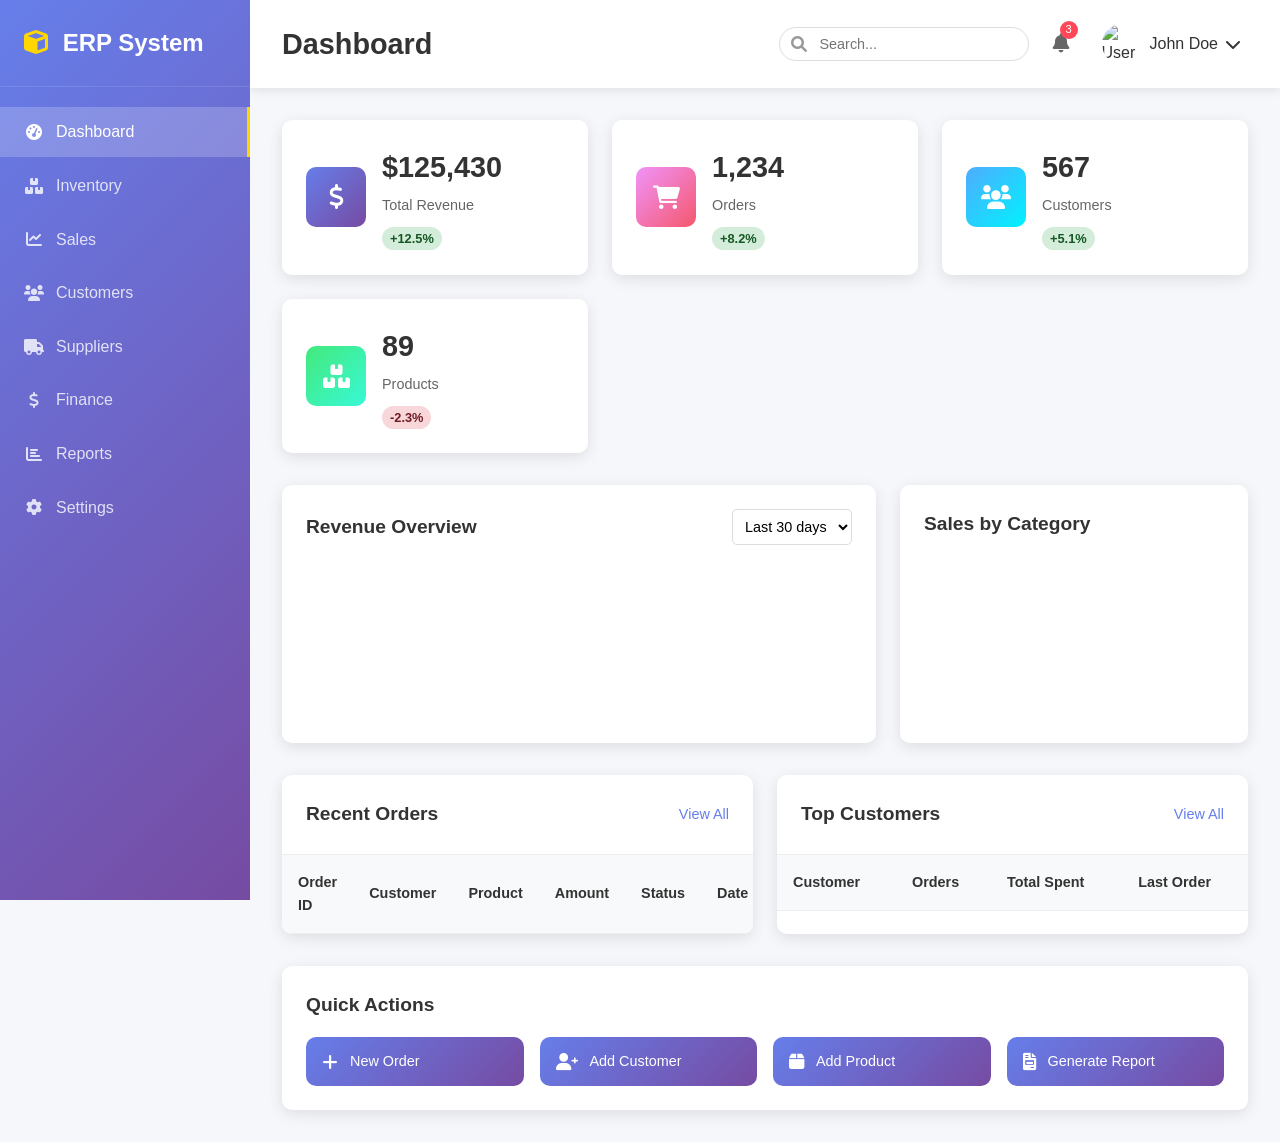
==== commit 283365b4: "Merge a09109f31bd61f9f15b7e81619bbd116121611c5 into aba1c5a6044b503483454f10dfe3921fee9d4951" ====
--- a/index.html
+++ b/index.html
@@ -11,46 +11,43 @@
 <body>
     <div class="dashboard-container">
         <!-- Sidebar -->
-        <aside class="sidebar">
+        <nav class="sidebar">
             <div class="sidebar-header">
-                <h2><i class="fas fa-building"></i> ERP System</h2>
+                <h2><i class="fas fa-cube"></i> ERP System</h2>
             </div>
-            <nav class="sidebar-nav">
-                <ul>
-                    <li class="active"><a href="#dashboard"><i class="fas fa-tachometer-alt"></i> Dashboard</a></li>
-                    <li><a href="#inventory"><i class="fas fa-boxes"></i> Inventory</a></li>
-                    <li><a href="#sales"><i class="fas fa-chart-line"></i> Sales</a></li>
-                    <li><a href="#customers"><i class="fas fa-users"></i> Customers</a></li>
-                    <li><a href="#suppliers"><i class="fas fa-truck"></i> Suppliers</a></li>
-                    <li><a href="#finance"><i class="fas fa-dollar-sign"></i> Finance</a></li>
-                    <li><a href="#hr"><i class="fas fa-user-tie"></i> HR</a></li>
-                    <li><a href="#reports"><i class="fas fa-file-alt"></i> Reports</a></li>
-                    <li><a href="#settings"><i class="fas fa-cog"></i> Settings</a></li>
-                </ul>
-            </nav>
-        </aside>
+            <ul class="sidebar-menu">
+                <li class="active"><a href="#dashboard"><i class="fas fa-tachometer-alt"></i> Dashboard</a></li>
+                <li><a href="#inventory"><i class="fas fa-boxes"></i> Inventory</a></li>
+                <li><a href="#sales"><i class="fas fa-chart-line"></i> Sales</a></li>
+                <li><a href="#customers"><i class="fas fa-users"></i> Customers</a></li>
+                <li><a href="#suppliers"><i class="fas fa-truck"></i> Suppliers</a></li>
+                <li><a href="#finance"><i class="fas fa-dollar-sign"></i> Finance</a></li>
+                <li><a href="#reports"><i class="fas fa-chart-bar"></i> Reports</a></li>
+                <li><a href="#settings"><i class="fas fa-cog"></i> Settings</a></li>
+            </ul>
+        </nav>
 
         <!-- Main Content -->
         <main class="main-content">
             <!-- Header -->
             <header class="header">
                 <div class="header-left">
-                    <button class="menu-toggle" id="menuToggle">
+                    <button class="menu-toggle">
                         <i class="fas fa-bars"></i>
                     </button>
                     <h1>Dashboard</h1>
                 </div>
                 <div class="header-right">
                     <div class="search-box">
+                        <i class="fas fa-search"></i>
                         <input type="text" placeholder="Search...">
-                        <i class="fas fa-search"></i>
                     </div>
                     <div class="notifications">
                         <i class="fas fa-bell"></i>
                         <span class="notification-badge">3</span>
                     </div>
                     <div class="user-profile">
-                        <img src="https://via.placeholder.com/40x40/4f46e5/ffffff?text=JD" alt="User">
+                        <img src="https://via.placeholder.com/40x40/4A90E2/FFFFFF?text=JD" alt="User">
                         <span>John Doe</span>
                         <i class="fas fa-chevron-down"></i>
                     </div>
@@ -86,9 +83,9 @@
                             <i class="fas fa-users"></i>
                         </div>
                         <div class="stat-content">
-                            <h3>2,456</h3>
+                            <h3>567</h3>
                             <p>Customers</p>
-                            <span class="stat-change positive">+15.3%</span>
+                            <span class="stat-change positive">+5.1%</span>
                         </div>
                     </div>
                     <div class="stat-card">
@@ -96,9 +93,9 @@
                             <i class="fas fa-boxes"></i>
                         </div>
                         <div class="stat-content">
-                            <h3>8,945</h3>
+                            <h3>89</h3>
                             <p>Products</p>
-                            <span class="stat-change negative">-2.1%</span>
+                            <span class="stat-change negative">-2.3%</span>
                         </div>
                     </div>
                 </div>
@@ -107,12 +104,12 @@
                 <div class="charts-section">
                     <div class="chart-container">
                         <div class="chart-header">
-                            <h3>Revenue Trend</h3>
+                            <h3>Revenue Overview</h3>
                             <div class="chart-controls">
                                 <select id="revenuePeriod">
-                                    <option value="7d">Last 7 Days</option>
-                                    <option value="30d" selected>Last 30 Days</option>
-                                    <option value="90d">Last 90 Days</option>
+                                    <option value="7d">Last 7 days</option>
+                                    <option value="30d" selected>Last 30 days</option>
+                                    <option value="90d">Last 90 days</option>
                                 </select>
                             </div>
                         </div>
@@ -120,9 +117,9 @@
                     </div>
                     <div class="chart-container">
                         <div class="chart-header">
-                            <h3>Top Products</h3>
+                            <h3>Sales by Category</h3>
                         </div>
-                        <canvas id="productsChart"></canvas>
+                        <canvas id="categoryChart"></canvas>
                     </div>
                 </div>
 
@@ -131,7 +128,7 @@
                     <div class="table-container">
                         <div class="table-header">
                             <h3>Recent Orders</h3>
-                            <button class="btn btn-primary">View All</button>
+                            <a href="#" class="view-all">View All</a>
                         </div>
                         <table class="data-table">
                             <thead>
@@ -151,35 +148,45 @@
                     </div>
                     <div class="table-container">
                         <div class="table-header">
-                            <h3>Low Stock Alert</h3>
-                            <button class="btn btn-secondary">Manage</button>
+                            <h3>Top Customers</h3>
+                            <a href="#" class="view-all">View All</a>
                         </div>
                         <table class="data-table">
                             <thead>
                                 <tr>
-                                    <th>Product</th>
-                                    <th>SKU</th>
-                                    <th>Current Stock</th>
-                                    <th>Min. Required</th>
-                                    <th>Action</th>
+                                    <th>Customer</th>
+                                    <th>Orders</th>
+                                    <th>Total Spent</th>
+                                    <th>Last Order</th>
                                 </tr>
                             </thead>
-                            <tbody id="stockTableBody">
+                            <tbody id="customersTableBody">
                                 <!-- Data will be populated by JavaScript -->
                             </tbody>
                         </table>
                     </div>
                 </div>
 
-                <!-- Activity Feed -->
-                <div class="activity-section">
-                    <div class="activity-container">
-                        <div class="activity-header">
-                            <h3>Recent Activity</h3>
-                        </div>
-                        <div class="activity-feed" id="activityFeed">
-                            <!-- Activity items will be populated by JavaScript -->
-                        </div>
+                <!-- Quick Actions -->
+                <div class="quick-actions">
+                    <h3>Quick Actions</h3>
+                    <div class="action-buttons">
+                        <button class="action-btn">
+                            <i class="fas fa-plus"></i>
+                            <span>New Order</span>
+                        </button>
+                        <button class="action-btn">
+                            <i class="fas fa-user-plus"></i>
+                            <span>Add Customer</span>
+                        </button>
+                        <button class="action-btn">
+                            <i class="fas fa-box"></i>
+                            <span>Add Product</span>
+                        </button>
+                        <button class="action-btn">
+                            <i class="fas fa-file-invoice"></i>
+                            <span>Generate Report</span>
+                        </button>
                     </div>
                 </div>
             </div>
--- a/styles.css
+++ b/styles.css
@@ -7,8 +7,8 @@
 
 body {
     font-family: 'Segoe UI', Tahoma, Geneva, Verdana, sans-serif;
-    background-color: #f8fafc;
-    color: #334155;
+    background-color: #f5f7fa;
+    color: #333;
     line-height: 1.6;
 }
 
@@ -25,9 +25,10 @@
     color: white;
     position: fixed;
     height: 100vh;
-    overflow-y: auto;
+    left: 0;
+    top: 0;
+    z-index: 1000;
     transition: transform 0.3s ease;
-    z-index: 1000;
 }
 
 .sidebar-header {
@@ -38,41 +39,46 @@
 .sidebar-header h2 {
     font-size: 1.5rem;
     font-weight: 600;
-    display: flex;
-    align-items: center;
-    gap: 0.5rem;
-}
-
-.sidebar-nav ul {
+}
+
+.sidebar-header i {
+    margin-right: 0.5rem;
+    color: #ffd700;
+}
+
+.sidebar-menu {
     list-style: none;
     padding: 1rem 0;
 }
 
-.sidebar-nav li {
+.sidebar-menu li {
     margin: 0.25rem 0;
 }
 
-.sidebar-nav a {
-    display: flex;
-    align-items: center;
-    gap: 0.75rem;
+.sidebar-menu a {
+    display: flex;
+    align-items: center;
     padding: 0.75rem 1.5rem;
     color: rgba(255, 255, 255, 0.8);
     text-decoration: none;
     transition: all 0.3s ease;
-    border-left: 3px solid transparent;
-}
-
-.sidebar-nav a:hover {
+}
+
+.sidebar-menu a:hover {
     background-color: rgba(255, 255, 255, 0.1);
     color: white;
-    border-left-color: #fbbf24;
-}
-
-.sidebar-nav li.active a {
-    background-color: rgba(255, 255, 255, 0.15);
+}
+
+.sidebar-menu .active a {
+    background-color: rgba(255, 255, 255, 0.2);
     color: white;
-    border-left-color: #fbbf24;
+    border-right: 3px solid #ffd700;
+}
+
+.sidebar-menu i {
+    margin-right: 0.75rem;
+    width: 20px;
+    text-align: center;
 }
 
 /* Main Content */
@@ -80,15 +86,14 @@
     flex: 1;
     margin-left: 250px;
     min-height: 100vh;
-    display: flex;
-    flex-direction: column;
+    transition: margin-left 0.3s ease;
 }
 
 /* Header */
 .header {
     background: white;
     padding: 1rem 2rem;
-    box-shadow: 0 1px 3px rgba(0, 0, 0, 0.1);
+    box-shadow: 0 2px 10px rgba(0, 0, 0, 0.1);
     display: flex;
     justify-content: space-between;
     align-items: center;
@@ -100,22 +105,21 @@
 .header-left {
     display: flex;
     align-items: center;
-    gap: 1rem;
 }
 
 .menu-toggle {
     display: none;
     background: none;
     border: none;
-    font-size: 1.25rem;
-    color: #64748b;
+    font-size: 1.2rem;
+    margin-right: 1rem;
     cursor: pointer;
 }
 
 .header h1 {
-    font-size: 1.75rem;
-    font-weight: 600;
-    color: #1e293b;
+    font-size: 1.8rem;
+    font-weight: 600;
+    color: #333;
 }
 
 .header-right {
@@ -126,46 +130,46 @@
 
 .search-box {
     position: relative;
-}
-
-.search-box input {
-    padding: 0.5rem 1rem 0.5rem 2.5rem;
-    border: 1px solid #e2e8f0;
-    border-radius: 0.5rem;
-    width: 300px;
-    font-size: 0.875rem;
+    display: flex;
+    align-items: center;
 }
 
 .search-box i {
     position: absolute;
     left: 0.75rem;
-    top: 50%;
-    transform: translateY(-50%);
-    color: #94a3b8;
+    color: #999;
+}
+
+.search-box input {
+    padding: 0.5rem 0.75rem 0.5rem 2.5rem;
+    border: 1px solid #ddd;
+    border-radius: 25px;
+    width: 250px;
+    font-size: 0.9rem;
+}
+
+.search-box input:focus {
+    outline: none;
+    border-color: #667eea;
 }
 
 .notifications {
     position: relative;
     cursor: pointer;
-    padding: 0.5rem;
-    border-radius: 0.5rem;
-    transition: background-color 0.3s ease;
-}
-
-.notifications:hover {
-    background-color: #f1f5f9;
+    font-size: 1.2rem;
+    color: #666;
 }
 
 .notification-badge {
     position: absolute;
-    top: 0.25rem;
-    right: 0.25rem;
-    background: #ef4444;
+    top: -8px;
+    right: -8px;
+    background: #ff4757;
     color: white;
     border-radius: 50%;
     width: 18px;
     height: 18px;
-    font-size: 0.75rem;
+    font-size: 0.7rem;
     display: flex;
     align-items: center;
     justify-content: center;
@@ -177,12 +181,12 @@
     gap: 0.5rem;
     cursor: pointer;
     padding: 0.5rem;
-    border-radius: 0.5rem;
+    border-radius: 25px;
     transition: background-color 0.3s ease;
 }
 
 .user-profile:hover {
-    background-color: #f1f5f9;
+    background-color: #f8f9fa;
 }
 
 .user-profile img {
@@ -194,7 +198,6 @@
 /* Dashboard Content */
 .dashboard-content {
     padding: 2rem;
-    flex: 1;
 }
 
 /* Stats Grid */
@@ -208,74 +211,74 @@
 .stat-card {
     background: white;
     padding: 1.5rem;
-    border-radius: 0.75rem;
-    box-shadow: 0 1px 3px rgba(0, 0, 0, 0.1);
-    display: flex;
-    align-items: center;
-    gap: 1rem;
+    border-radius: 10px;
+    box-shadow: 0 4px 15px rgba(0, 0, 0, 0.1);
+    display: flex;
+    align-items: center;
     transition: transform 0.3s ease, box-shadow 0.3s ease;
 }
 
 .stat-card:hover {
-    transform: translateY(-2px);
-    box-shadow: 0 4px 12px rgba(0, 0, 0, 0.15);
+    transform: translateY(-5px);
+    box-shadow: 0 8px 25px rgba(0, 0, 0, 0.15);
 }
 
 .stat-icon {
     width: 60px;
     height: 60px;
-    border-radius: 0.75rem;
+    border-radius: 10px;
     display: flex;
     align-items: center;
     justify-content: center;
+    margin-right: 1rem;
     font-size: 1.5rem;
     color: white;
 }
 
 .stat-card:nth-child(1) .stat-icon {
-    background: linear-gradient(135deg, #10b981, #059669);
+    background: linear-gradient(135deg, #667eea, #764ba2);
 }
 
 .stat-card:nth-child(2) .stat-icon {
-    background: linear-gradient(135deg, #3b82f6, #2563eb);
+    background: linear-gradient(135deg, #f093fb, #f5576c);
 }
 
 .stat-card:nth-child(3) .stat-icon {
-    background: linear-gradient(135deg, #8b5cf6, #7c3aed);
+    background: linear-gradient(135deg, #4facfe, #00f2fe);
 }
 
 .stat-card:nth-child(4) .stat-icon {
-    background: linear-gradient(135deg, #f59e0b, #d97706);
+    background: linear-gradient(135deg, #43e97b, #38f9d7);
 }
 
 .stat-content h3 {
-    font-size: 1.75rem;
+    font-size: 1.8rem;
     font-weight: 700;
-    color: #1e293b;
+    color: #333;
     margin-bottom: 0.25rem;
 }
 
 .stat-content p {
-    color: #64748b;
-    font-size: 0.875rem;
+    color: #666;
+    font-size: 0.9rem;
     margin-bottom: 0.5rem;
 }
 
 .stat-change {
-    font-size: 0.75rem;
+    font-size: 0.8rem;
     font-weight: 600;
     padding: 0.25rem 0.5rem;
-    border-radius: 0.375rem;
+    border-radius: 15px;
 }
 
 .stat-change.positive {
-    background: #dcfce7;
-    color: #166534;
+    background-color: #d4edda;
+    color: #155724;
 }
 
 .stat-change.negative {
-    background: #fef2f2;
-    color: #dc2626;
+    background-color: #f8d7da;
+    color: #721c24;
 }
 
 /* Charts Section */
@@ -289,8 +292,8 @@
 .chart-container {
     background: white;
     padding: 1.5rem;
-    border-radius: 0.75rem;
-    box-shadow: 0 1px 3px rgba(0, 0, 0, 0.1);
+    border-radius: 10px;
+    box-shadow: 0 4px 15px rgba(0, 0, 0, 0.1);
 }
 
 .chart-header {
@@ -301,17 +304,21 @@
 }
 
 .chart-header h3 {
-    font-size: 1.25rem;
-    font-weight: 600;
-    color: #1e293b;
+    font-size: 1.2rem;
+    font-weight: 600;
+    color: #333;
 }
 
 .chart-controls select {
     padding: 0.5rem;
-    border: 1px solid #e2e8f0;
-    border-radius: 0.375rem;
+    border: 1px solid #ddd;
+    border-radius: 5px;
     background: white;
-    font-size: 0.875rem;
+    font-size: 0.9rem;
+}
+
+.chart-container canvas {
+    max-height: 300px;
 }
 
 /* Tables Section */
@@ -324,57 +331,36 @@
 
 .table-container {
     background: white;
-    border-radius: 0.75rem;
-    box-shadow: 0 1px 3px rgba(0, 0, 0, 0.1);
+    border-radius: 10px;
+    box-shadow: 0 4px 15px rgba(0, 0, 0, 0.1);
     overflow: hidden;
 }
 
 .table-header {
     padding: 1.5rem;
-    border-bottom: 1px solid #e2e8f0;
+    border-bottom: 1px solid #eee;
     display: flex;
     justify-content: space-between;
     align-items: center;
 }
 
 .table-header h3 {
-    font-size: 1.25rem;
-    font-weight: 600;
-    color: #1e293b;
-}
-
-/* Buttons */
-.btn {
-    padding: 0.5rem 1rem;
-    border: none;
-    border-radius: 0.375rem;
-    font-size: 0.875rem;
+    font-size: 1.2rem;
+    font-weight: 600;
+    color: #333;
+}
+
+.view-all {
+    color: #667eea;
+    text-decoration: none;
+    font-size: 0.9rem;
     font-weight: 500;
-    cursor: pointer;
-    transition: all 0.3s ease;
-    text-decoration: none;
-    display: inline-block;
-}
-
-.btn-primary {
-    background: #3b82f6;
-    color: white;
-}
-
-.btn-primary:hover {
-    background: #2563eb;
-}
-
-.btn-secondary {
-    background: #64748b;
-    color: white;
-}
-
-.btn-secondary:hover {
-    background: #475569;
-}
-
-/* Data Table */
+}
+
+.view-all:hover {
+    text-decoration: underline;
+}
+
 .data-table {
     width: 100%;
     border-collapse: collapse;
@@ -384,136 +370,90 @@
 .data-table td {
     padding: 1rem;
     text-align: left;
-    border-bottom: 1px solid #e2e8f0;
+    border-bottom: 1px solid #eee;
 }
 
 .data-table th {
-    background: #f8fafc;
-    font-weight: 600;
-    color: #374151;
-    font-size: 0.875rem;
+    background-color: #f8f9fa;
+    font-weight: 600;
+    color: #333;
+    font-size: 0.9rem;
 }
 
 .data-table td {
-    font-size: 0.875rem;
-    color: #64748b;
+    font-size: 0.9rem;
+    color: #666;
 }
 
 .data-table tbody tr:hover {
-    background: #f8fafc;
-}
-
-/* Status Badges */
+    background-color: #f8f9fa;
+}
+
 .status {
     padding: 0.25rem 0.75rem;
-    border-radius: 9999px;
-    font-size: 0.75rem;
+    border-radius: 15px;
+    font-size: 0.8rem;
     font-weight: 500;
 }
 
+.status.completed {
+    background-color: #d4edda;
+    color: #155724;
+}
+
 .status.pending {
-    background: #fef3c7;
-    color: #92400e;
-}
-
-.status.completed {
-    background: #d1fae5;
-    color: #065f46;
+    background-color: #fff3cd;
+    color: #856404;
 }
 
 .status.processing {
-    background: #dbeafe;
-    color: #1e40af;
-}
-
-/* Activity Section */
-.activity-section {
-    margin-bottom: 2rem;
-}
-
-.activity-container {
+    background-color: #cce5ff;
+    color: #004085;
+}
+
+/* Quick Actions */
+.quick-actions {
     background: white;
-    border-radius: 0.75rem;
-    box-shadow: 0 1px 3px rgba(0, 0, 0, 0.1);
-    overflow: hidden;
-}
-
-.activity-header {
     padding: 1.5rem;
-    border-bottom: 1px solid #e2e8f0;
-}
-
-.activity-header h3 {
-    font-size: 1.25rem;
-    font-weight: 600;
-    color: #1e293b;
-}
-
-.activity-feed {
+    border-radius: 10px;
+    box-shadow: 0 4px 15px rgba(0, 0, 0, 0.1);
+}
+
+.quick-actions h3 {
+    font-size: 1.2rem;
+    font-weight: 600;
+    color: #333;
+    margin-bottom: 1rem;
+}
+
+.action-buttons {
+    display: grid;
+    grid-template-columns: repeat(auto-fit, minmax(200px, 1fr));
+    gap: 1rem;
+}
+
+.action-btn {
+    display: flex;
+    align-items: center;
+    gap: 0.75rem;
     padding: 1rem;
-}
-
-.activity-item {
-    display: flex;
-    align-items: flex-start;
-    gap: 1rem;
-    padding: 1rem;
-    border-radius: 0.5rem;
-    transition: background-color 0.3s ease;
-}
-
-.activity-item:hover {
-    background: #f8fafc;
-}
-
-.activity-icon {
-    width: 40px;
-    height: 40px;
-    border-radius: 50%;
-    display: flex;
-    align-items: center;
-    justify-content: center;
+    background: linear-gradient(135deg, #667eea, #764ba2);
     color: white;
-    font-size: 0.875rem;
-    flex-shrink: 0;
-}
-
-.activity-icon.order {
-    background: #3b82f6;
-}
-
-.activity-icon.inventory {
-    background: #10b981;
-}
-
-.activity-icon.customer {
-    background: #8b5cf6;
-}
-
-.activity-icon.system {
-    background: #f59e0b;
-}
-
-.activity-content {
-    flex: 1;
-}
-
-.activity-content h4 {
-    font-size: 0.875rem;
-    font-weight: 600;
-    color: #1e293b;
-    margin-bottom: 0.25rem;
-}
-
-.activity-content p {
-    font-size: 0.75rem;
-    color: #64748b;
-    margin-bottom: 0.25rem;
-}
-
-.activity-time {
-    font-size: 0.75rem;
-    color: #94a3b8;
+    border: none;
+    border-radius: 10px;
+    cursor: pointer;
+    font-size: 0.9rem;
+    font-weight: 500;
+    transition: transform 0.3s ease, box-shadow 0.3s ease;
+}
+
+.action-btn:hover {
+    transform: translateY(-2px);
+    box-shadow: 0 8px 25px rgba(102, 126, 234, 0.3);
+}
+
+.action-btn i {
+    font-size: 1.1rem;
 }
 
 /* Responsive Design */
@@ -549,19 +489,31 @@
     }
     
     .search-box input {
-        width: 200px;
+        width: 150px;
+    }
+    
+    .dashboard-content {
+        padding: 1rem;
     }
     
     .stats-grid {
         grid-template-columns: 1fr;
     }
     
-    .dashboard-content {
+    .action-buttons {
+        grid-template-columns: 1fr;
+    }
+}
+
+@media (max-width: 480px) {
+    .header {
         padding: 1rem;
     }
-}
-
-@media (max-width: 640px) {
+    
+    .header h1 {
+        font-size: 1.5rem;
+    }
+    
     .search-box {
         display: none;
     }
@@ -570,12 +522,16 @@
         display: none;
     }
     
-    .header {
-        padding: 1rem;
-    }
-    
     .dashboard-content {
         padding: 0.5rem;
+    }
+    
+    .stat-card {
+        padding: 1rem;
+    }
+    
+    .stat-content h3 {
+        font-size: 1.5rem;
     }
 }
 
@@ -585,7 +541,7 @@
     width: 20px;
     height: 20px;
     border: 3px solid #f3f3f3;
-    border-top: 3px solid #3b82f6;
+    border-top: 3px solid #667eea;
     border-radius: 50%;
     animation: spin 1s linear infinite;
 }
@@ -597,7 +553,7 @@
 
 /* Custom Scrollbar */
 ::-webkit-scrollbar {
-    width: 6px;
+    width: 8px;
 }
 
 ::-webkit-scrollbar-track {
@@ -606,7 +562,7 @@
 
 ::-webkit-scrollbar-thumb {
     background: #c1c1c1;
-    border-radius: 3px;
+    border-radius: 4px;
 }
 
 ::-webkit-scrollbar-thumb:hover {
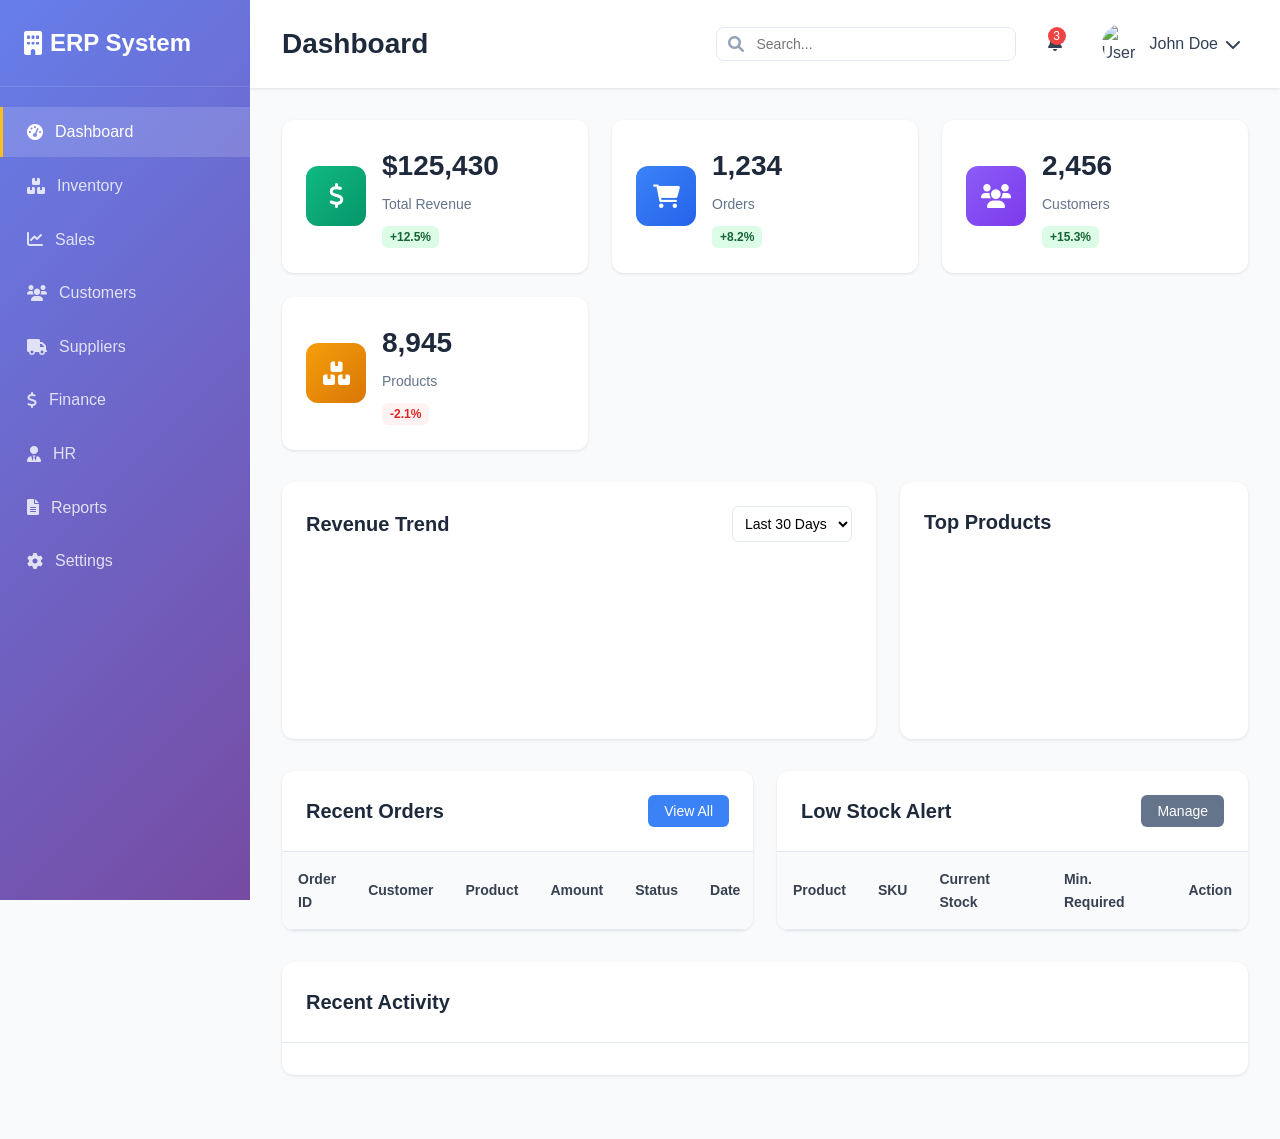
==== commit 6438bfa6: "Merge ad097b93111736fea1138ecc3d9f87e5379f1df0 into aba1c5a6044b503483454f10dfe3921fee9d4951" ====
--- a/index.html
+++ b/index.html
@@ -11,43 +11,46 @@
 <body>
     <div class="dashboard-container">
         <!-- Sidebar -->
-        <nav class="sidebar">
+        <aside class="sidebar">
             <div class="sidebar-header">
-                <h2><i class="fas fa-cube"></i> ERP System</h2>
+                <h2><i class="fas fa-building"></i> ERP System</h2>
             </div>
-            <ul class="sidebar-menu">
-                <li class="active"><a href="#dashboard"><i class="fas fa-tachometer-alt"></i> Dashboard</a></li>
-                <li><a href="#inventory"><i class="fas fa-boxes"></i> Inventory</a></li>
-                <li><a href="#sales"><i class="fas fa-chart-line"></i> Sales</a></li>
-                <li><a href="#customers"><i class="fas fa-users"></i> Customers</a></li>
-                <li><a href="#suppliers"><i class="fas fa-truck"></i> Suppliers</a></li>
-                <li><a href="#finance"><i class="fas fa-dollar-sign"></i> Finance</a></li>
-                <li><a href="#reports"><i class="fas fa-chart-bar"></i> Reports</a></li>
-                <li><a href="#settings"><i class="fas fa-cog"></i> Settings</a></li>
-            </ul>
-        </nav>
+            <nav class="sidebar-nav">
+                <ul>
+                    <li class="active"><a href="#dashboard"><i class="fas fa-tachometer-alt"></i> Dashboard</a></li>
+                    <li><a href="#inventory"><i class="fas fa-boxes"></i> Inventory</a></li>
+                    <li><a href="#sales"><i class="fas fa-chart-line"></i> Sales</a></li>
+                    <li><a href="#customers"><i class="fas fa-users"></i> Customers</a></li>
+                    <li><a href="#suppliers"><i class="fas fa-truck"></i> Suppliers</a></li>
+                    <li><a href="#finance"><i class="fas fa-dollar-sign"></i> Finance</a></li>
+                    <li><a href="#hr"><i class="fas fa-user-tie"></i> HR</a></li>
+                    <li><a href="#reports"><i class="fas fa-file-alt"></i> Reports</a></li>
+                    <li><a href="#settings"><i class="fas fa-cog"></i> Settings</a></li>
+                </ul>
+            </nav>
+        </aside>
 
         <!-- Main Content -->
         <main class="main-content">
             <!-- Header -->
             <header class="header">
                 <div class="header-left">
-                    <button class="menu-toggle">
+                    <button class="menu-toggle" id="menuToggle">
                         <i class="fas fa-bars"></i>
                     </button>
                     <h1>Dashboard</h1>
                 </div>
                 <div class="header-right">
                     <div class="search-box">
+                        <input type="text" placeholder="Search...">
                         <i class="fas fa-search"></i>
-                        <input type="text" placeholder="Search...">
                     </div>
                     <div class="notifications">
                         <i class="fas fa-bell"></i>
                         <span class="notification-badge">3</span>
                     </div>
                     <div class="user-profile">
-                        <img src="https://via.placeholder.com/40x40/4A90E2/FFFFFF?text=JD" alt="User">
+                        <img src="https://via.placeholder.com/40x40/4f46e5/ffffff?text=JD" alt="User">
                         <span>John Doe</span>
                         <i class="fas fa-chevron-down"></i>
                     </div>
@@ -83,9 +86,9 @@
                             <i class="fas fa-users"></i>
                         </div>
                         <div class="stat-content">
-                            <h3>567</h3>
+                            <h3>2,456</h3>
                             <p>Customers</p>
-                            <span class="stat-change positive">+5.1%</span>
+                            <span class="stat-change positive">+15.3%</span>
                         </div>
                     </div>
                     <div class="stat-card">
@@ -93,9 +96,9 @@
                             <i class="fas fa-boxes"></i>
                         </div>
                         <div class="stat-content">
-                            <h3>89</h3>
+                            <h3>8,945</h3>
                             <p>Products</p>
-                            <span class="stat-change negative">-2.3%</span>
+                            <span class="stat-change negative">-2.1%</span>
                         </div>
                     </div>
                 </div>
@@ -104,12 +107,12 @@
                 <div class="charts-section">
                     <div class="chart-container">
                         <div class="chart-header">
-                            <h3>Revenue Overview</h3>
+                            <h3>Revenue Trend</h3>
                             <div class="chart-controls">
                                 <select id="revenuePeriod">
-                                    <option value="7d">Last 7 days</option>
-                                    <option value="30d" selected>Last 30 days</option>
-                                    <option value="90d">Last 90 days</option>
+                                    <option value="7d">Last 7 Days</option>
+                                    <option value="30d" selected>Last 30 Days</option>
+                                    <option value="90d">Last 90 Days</option>
                                 </select>
                             </div>
                         </div>
@@ -117,9 +120,9 @@
                     </div>
                     <div class="chart-container">
                         <div class="chart-header">
-                            <h3>Sales by Category</h3>
+                            <h3>Top Products</h3>
                         </div>
-                        <canvas id="categoryChart"></canvas>
+                        <canvas id="productsChart"></canvas>
                     </div>
                 </div>
 
@@ -128,7 +131,7 @@
                     <div class="table-container">
                         <div class="table-header">
                             <h3>Recent Orders</h3>
-                            <a href="#" class="view-all">View All</a>
+                            <button class="btn btn-primary">View All</button>
                         </div>
                         <table class="data-table">
                             <thead>
@@ -148,45 +151,35 @@
                     </div>
                     <div class="table-container">
                         <div class="table-header">
-                            <h3>Top Customers</h3>
-                            <a href="#" class="view-all">View All</a>
+                            <h3>Low Stock Alert</h3>
+                            <button class="btn btn-secondary">Manage</button>
                         </div>
                         <table class="data-table">
                             <thead>
                                 <tr>
-                                    <th>Customer</th>
-                                    <th>Orders</th>
-                                    <th>Total Spent</th>
-                                    <th>Last Order</th>
+                                    <th>Product</th>
+                                    <th>SKU</th>
+                                    <th>Current Stock</th>
+                                    <th>Min. Required</th>
+                                    <th>Action</th>
                                 </tr>
                             </thead>
-                            <tbody id="customersTableBody">
+                            <tbody id="stockTableBody">
                                 <!-- Data will be populated by JavaScript -->
                             </tbody>
                         </table>
                     </div>
                 </div>
 
-                <!-- Quick Actions -->
-                <div class="quick-actions">
-                    <h3>Quick Actions</h3>
-                    <div class="action-buttons">
-                        <button class="action-btn">
-                            <i class="fas fa-plus"></i>
-                            <span>New Order</span>
-                        </button>
-                        <button class="action-btn">
-                            <i class="fas fa-user-plus"></i>
-                            <span>Add Customer</span>
-                        </button>
-                        <button class="action-btn">
-                            <i class="fas fa-box"></i>
-                            <span>Add Product</span>
-                        </button>
-                        <button class="action-btn">
-                            <i class="fas fa-file-invoice"></i>
-                            <span>Generate Report</span>
-                        </button>
+                <!-- Activity Feed -->
+                <div class="activity-section">
+                    <div class="activity-container">
+                        <div class="activity-header">
+                            <h3>Recent Activity</h3>
+                        </div>
+                        <div class="activity-feed" id="activityFeed">
+                            <!-- Activity items will be populated by JavaScript -->
+                        </div>
                     </div>
                 </div>
             </div>
--- a/styles.css
+++ b/styles.css
@@ -7,8 +7,8 @@
 
 body {
     font-family: 'Segoe UI', Tahoma, Geneva, Verdana, sans-serif;
-    background-color: #f5f7fa;
-    color: #333;
+    background-color: #f8fafc;
+    color: #334155;
     line-height: 1.6;
 }
 
@@ -25,10 +25,9 @@
     color: white;
     position: fixed;
     height: 100vh;
-    left: 0;
-    top: 0;
+    overflow-y: auto;
+    transition: transform 0.3s ease;
     z-index: 1000;
-    transition: transform 0.3s ease;
 }
 
 .sidebar-header {
@@ -39,46 +38,41 @@
 .sidebar-header h2 {
     font-size: 1.5rem;
     font-weight: 600;
-}
-
-.sidebar-header i {
-    margin-right: 0.5rem;
-    color: #ffd700;
-}
-
-.sidebar-menu {
+    display: flex;
+    align-items: center;
+    gap: 0.5rem;
+}
+
+.sidebar-nav ul {
     list-style: none;
     padding: 1rem 0;
 }
 
-.sidebar-menu li {
+.sidebar-nav li {
     margin: 0.25rem 0;
 }
 
-.sidebar-menu a {
-    display: flex;
-    align-items: center;
+.sidebar-nav a {
+    display: flex;
+    align-items: center;
+    gap: 0.75rem;
     padding: 0.75rem 1.5rem;
     color: rgba(255, 255, 255, 0.8);
     text-decoration: none;
     transition: all 0.3s ease;
-}
-
-.sidebar-menu a:hover {
+    border-left: 3px solid transparent;
+}
+
+.sidebar-nav a:hover {
     background-color: rgba(255, 255, 255, 0.1);
     color: white;
-}
-
-.sidebar-menu .active a {
-    background-color: rgba(255, 255, 255, 0.2);
-    color: white;
-    border-right: 3px solid #ffd700;
-}
-
-.sidebar-menu i {
-    margin-right: 0.75rem;
-    width: 20px;
-    text-align: center;
+    border-left-color: #fbbf24;
+}
+
+.sidebar-nav li.active a {
+    background-color: rgba(255, 255, 255, 0.15);
+    color: white;
+    border-left-color: #fbbf24;
 }
 
 /* Main Content */
@@ -86,14 +80,15 @@
     flex: 1;
     margin-left: 250px;
     min-height: 100vh;
-    transition: margin-left 0.3s ease;
+    display: flex;
+    flex-direction: column;
 }
 
 /* Header */
 .header {
     background: white;
     padding: 1rem 2rem;
-    box-shadow: 0 2px 10px rgba(0, 0, 0, 0.1);
+    box-shadow: 0 1px 3px rgba(0, 0, 0, 0.1);
     display: flex;
     justify-content: space-between;
     align-items: center;
@@ -105,21 +100,22 @@
 .header-left {
     display: flex;
     align-items: center;
+    gap: 1rem;
 }
 
 .menu-toggle {
     display: none;
     background: none;
     border: none;
-    font-size: 1.2rem;
-    margin-right: 1rem;
+    font-size: 1.25rem;
+    color: #64748b;
     cursor: pointer;
 }
 
 .header h1 {
-    font-size: 1.8rem;
-    font-weight: 600;
-    color: #333;
+    font-size: 1.75rem;
+    font-weight: 600;
+    color: #1e293b;
 }
 
 .header-right {
@@ -130,46 +126,46 @@
 
 .search-box {
     position: relative;
-    display: flex;
-    align-items: center;
+}
+
+.search-box input {
+    padding: 0.5rem 1rem 0.5rem 2.5rem;
+    border: 1px solid #e2e8f0;
+    border-radius: 0.5rem;
+    width: 300px;
+    font-size: 0.875rem;
 }
 
 .search-box i {
     position: absolute;
     left: 0.75rem;
-    color: #999;
-}
-
-.search-box input {
-    padding: 0.5rem 0.75rem 0.5rem 2.5rem;
-    border: 1px solid #ddd;
-    border-radius: 25px;
-    width: 250px;
-    font-size: 0.9rem;
-}
-
-.search-box input:focus {
-    outline: none;
-    border-color: #667eea;
+    top: 50%;
+    transform: translateY(-50%);
+    color: #94a3b8;
 }
 
 .notifications {
     position: relative;
     cursor: pointer;
-    font-size: 1.2rem;
-    color: #666;
+    padding: 0.5rem;
+    border-radius: 0.5rem;
+    transition: background-color 0.3s ease;
+}
+
+.notifications:hover {
+    background-color: #f1f5f9;
 }
 
 .notification-badge {
     position: absolute;
-    top: -8px;
-    right: -8px;
-    background: #ff4757;
+    top: 0.25rem;
+    right: 0.25rem;
+    background: #ef4444;
     color: white;
     border-radius: 50%;
     width: 18px;
     height: 18px;
-    font-size: 0.7rem;
+    font-size: 0.75rem;
     display: flex;
     align-items: center;
     justify-content: center;
@@ -181,12 +177,12 @@
     gap: 0.5rem;
     cursor: pointer;
     padding: 0.5rem;
-    border-radius: 25px;
+    border-radius: 0.5rem;
     transition: background-color 0.3s ease;
 }
 
 .user-profile:hover {
-    background-color: #f8f9fa;
+    background-color: #f1f5f9;
 }
 
 .user-profile img {
@@ -198,6 +194,7 @@
 /* Dashboard Content */
 .dashboard-content {
     padding: 2rem;
+    flex: 1;
 }
 
 /* Stats Grid */
@@ -211,74 +208,74 @@
 .stat-card {
     background: white;
     padding: 1.5rem;
-    border-radius: 10px;
-    box-shadow: 0 4px 15px rgba(0, 0, 0, 0.1);
-    display: flex;
-    align-items: center;
+    border-radius: 0.75rem;
+    box-shadow: 0 1px 3px rgba(0, 0, 0, 0.1);
+    display: flex;
+    align-items: center;
+    gap: 1rem;
     transition: transform 0.3s ease, box-shadow 0.3s ease;
 }
 
 .stat-card:hover {
-    transform: translateY(-5px);
-    box-shadow: 0 8px 25px rgba(0, 0, 0, 0.15);
+    transform: translateY(-2px);
+    box-shadow: 0 4px 12px rgba(0, 0, 0, 0.15);
 }
 
 .stat-icon {
     width: 60px;
     height: 60px;
-    border-radius: 10px;
+    border-radius: 0.75rem;
     display: flex;
     align-items: center;
     justify-content: center;
-    margin-right: 1rem;
     font-size: 1.5rem;
     color: white;
 }
 
 .stat-card:nth-child(1) .stat-icon {
-    background: linear-gradient(135deg, #667eea, #764ba2);
+    background: linear-gradient(135deg, #10b981, #059669);
 }
 
 .stat-card:nth-child(2) .stat-icon {
-    background: linear-gradient(135deg, #f093fb, #f5576c);
+    background: linear-gradient(135deg, #3b82f6, #2563eb);
 }
 
 .stat-card:nth-child(3) .stat-icon {
-    background: linear-gradient(135deg, #4facfe, #00f2fe);
+    background: linear-gradient(135deg, #8b5cf6, #7c3aed);
 }
 
 .stat-card:nth-child(4) .stat-icon {
-    background: linear-gradient(135deg, #43e97b, #38f9d7);
+    background: linear-gradient(135deg, #f59e0b, #d97706);
 }
 
 .stat-content h3 {
-    font-size: 1.8rem;
+    font-size: 1.75rem;
     font-weight: 700;
-    color: #333;
+    color: #1e293b;
     margin-bottom: 0.25rem;
 }
 
 .stat-content p {
-    color: #666;
-    font-size: 0.9rem;
+    color: #64748b;
+    font-size: 0.875rem;
     margin-bottom: 0.5rem;
 }
 
 .stat-change {
-    font-size: 0.8rem;
+    font-size: 0.75rem;
     font-weight: 600;
     padding: 0.25rem 0.5rem;
-    border-radius: 15px;
+    border-radius: 0.375rem;
 }
 
 .stat-change.positive {
-    background-color: #d4edda;
-    color: #155724;
+    background: #dcfce7;
+    color: #166534;
 }
 
 .stat-change.negative {
-    background-color: #f8d7da;
-    color: #721c24;
+    background: #fef2f2;
+    color: #dc2626;
 }
 
 /* Charts Section */
@@ -292,8 +289,8 @@
 .chart-container {
     background: white;
     padding: 1.5rem;
-    border-radius: 10px;
-    box-shadow: 0 4px 15px rgba(0, 0, 0, 0.1);
+    border-radius: 0.75rem;
+    box-shadow: 0 1px 3px rgba(0, 0, 0, 0.1);
 }
 
 .chart-header {
@@ -304,21 +301,17 @@
 }
 
 .chart-header h3 {
-    font-size: 1.2rem;
-    font-weight: 600;
-    color: #333;
+    font-size: 1.25rem;
+    font-weight: 600;
+    color: #1e293b;
 }
 
 .chart-controls select {
     padding: 0.5rem;
-    border: 1px solid #ddd;
-    border-radius: 5px;
+    border: 1px solid #e2e8f0;
+    border-radius: 0.375rem;
     background: white;
-    font-size: 0.9rem;
-}
-
-.chart-container canvas {
-    max-height: 300px;
+    font-size: 0.875rem;
 }
 
 /* Tables Section */
@@ -331,36 +324,57 @@
 
 .table-container {
     background: white;
-    border-radius: 10px;
-    box-shadow: 0 4px 15px rgba(0, 0, 0, 0.1);
+    border-radius: 0.75rem;
+    box-shadow: 0 1px 3px rgba(0, 0, 0, 0.1);
     overflow: hidden;
 }
 
 .table-header {
     padding: 1.5rem;
-    border-bottom: 1px solid #eee;
+    border-bottom: 1px solid #e2e8f0;
     display: flex;
     justify-content: space-between;
     align-items: center;
 }
 
 .table-header h3 {
-    font-size: 1.2rem;
-    font-weight: 600;
-    color: #333;
-}
-
-.view-all {
-    color: #667eea;
+    font-size: 1.25rem;
+    font-weight: 600;
+    color: #1e293b;
+}
+
+/* Buttons */
+.btn {
+    padding: 0.5rem 1rem;
+    border: none;
+    border-radius: 0.375rem;
+    font-size: 0.875rem;
+    font-weight: 500;
+    cursor: pointer;
+    transition: all 0.3s ease;
     text-decoration: none;
-    font-size: 0.9rem;
-    font-weight: 500;
-}
-
-.view-all:hover {
-    text-decoration: underline;
-}
-
+    display: inline-block;
+}
+
+.btn-primary {
+    background: #3b82f6;
+    color: white;
+}
+
+.btn-primary:hover {
+    background: #2563eb;
+}
+
+.btn-secondary {
+    background: #64748b;
+    color: white;
+}
+
+.btn-secondary:hover {
+    background: #475569;
+}
+
+/* Data Table */
 .data-table {
     width: 100%;
     border-collapse: collapse;
@@ -370,90 +384,136 @@
 .data-table td {
     padding: 1rem;
     text-align: left;
-    border-bottom: 1px solid #eee;
+    border-bottom: 1px solid #e2e8f0;
 }
 
 .data-table th {
-    background-color: #f8f9fa;
-    font-weight: 600;
-    color: #333;
-    font-size: 0.9rem;
+    background: #f8fafc;
+    font-weight: 600;
+    color: #374151;
+    font-size: 0.875rem;
 }
 
 .data-table td {
-    font-size: 0.9rem;
-    color: #666;
+    font-size: 0.875rem;
+    color: #64748b;
 }
 
 .data-table tbody tr:hover {
-    background-color: #f8f9fa;
-}
-
+    background: #f8fafc;
+}
+
+/* Status Badges */
 .status {
     padding: 0.25rem 0.75rem;
-    border-radius: 15px;
-    font-size: 0.8rem;
+    border-radius: 9999px;
+    font-size: 0.75rem;
     font-weight: 500;
 }
 
+.status.pending {
+    background: #fef3c7;
+    color: #92400e;
+}
+
 .status.completed {
-    background-color: #d4edda;
-    color: #155724;
-}
-
-.status.pending {
-    background-color: #fff3cd;
-    color: #856404;
+    background: #d1fae5;
+    color: #065f46;
 }
 
 .status.processing {
-    background-color: #cce5ff;
-    color: #004085;
-}
-
-/* Quick Actions */
-.quick-actions {
+    background: #dbeafe;
+    color: #1e40af;
+}
+
+/* Activity Section */
+.activity-section {
+    margin-bottom: 2rem;
+}
+
+.activity-container {
     background: white;
+    border-radius: 0.75rem;
+    box-shadow: 0 1px 3px rgba(0, 0, 0, 0.1);
+    overflow: hidden;
+}
+
+.activity-header {
     padding: 1.5rem;
-    border-radius: 10px;
-    box-shadow: 0 4px 15px rgba(0, 0, 0, 0.1);
-}
-
-.quick-actions h3 {
-    font-size: 1.2rem;
-    font-weight: 600;
-    color: #333;
-    margin-bottom: 1rem;
-}
-
-.action-buttons {
-    display: grid;
-    grid-template-columns: repeat(auto-fit, minmax(200px, 1fr));
+    border-bottom: 1px solid #e2e8f0;
+}
+
+.activity-header h3 {
+    font-size: 1.25rem;
+    font-weight: 600;
+    color: #1e293b;
+}
+
+.activity-feed {
+    padding: 1rem;
+}
+
+.activity-item {
+    display: flex;
+    align-items: flex-start;
     gap: 1rem;
-}
-
-.action-btn {
-    display: flex;
-    align-items: center;
-    gap: 0.75rem;
     padding: 1rem;
-    background: linear-gradient(135deg, #667eea, #764ba2);
-    color: white;
-    border: none;
-    border-radius: 10px;
-    cursor: pointer;
-    font-size: 0.9rem;
-    font-weight: 500;
-    transition: transform 0.3s ease, box-shadow 0.3s ease;
-}
-
-.action-btn:hover {
-    transform: translateY(-2px);
-    box-shadow: 0 8px 25px rgba(102, 126, 234, 0.3);
-}
-
-.action-btn i {
-    font-size: 1.1rem;
+    border-radius: 0.5rem;
+    transition: background-color 0.3s ease;
+}
+
+.activity-item:hover {
+    background: #f8fafc;
+}
+
+.activity-icon {
+    width: 40px;
+    height: 40px;
+    border-radius: 50%;
+    display: flex;
+    align-items: center;
+    justify-content: center;
+    color: white;
+    font-size: 0.875rem;
+    flex-shrink: 0;
+}
+
+.activity-icon.order {
+    background: #3b82f6;
+}
+
+.activity-icon.inventory {
+    background: #10b981;
+}
+
+.activity-icon.customer {
+    background: #8b5cf6;
+}
+
+.activity-icon.system {
+    background: #f59e0b;
+}
+
+.activity-content {
+    flex: 1;
+}
+
+.activity-content h4 {
+    font-size: 0.875rem;
+    font-weight: 600;
+    color: #1e293b;
+    margin-bottom: 0.25rem;
+}
+
+.activity-content p {
+    font-size: 0.75rem;
+    color: #64748b;
+    margin-bottom: 0.25rem;
+}
+
+.activity-time {
+    font-size: 0.75rem;
+    color: #94a3b8;
 }
 
 /* Responsive Design */
@@ -489,49 +549,33 @@
     }
     
     .search-box input {
-        width: 150px;
+        width: 200px;
+    }
+    
+    .stats-grid {
+        grid-template-columns: 1fr;
     }
     
     .dashboard-content {
         padding: 1rem;
     }
-    
-    .stats-grid {
-        grid-template-columns: 1fr;
-    }
-    
-    .action-buttons {
-        grid-template-columns: 1fr;
-    }
-}
-
-@media (max-width: 480px) {
+}
+
+@media (max-width: 640px) {
+    .search-box {
+        display: none;
+    }
+    
+    .user-profile span {
+        display: none;
+    }
+    
     .header {
         padding: 1rem;
     }
     
-    .header h1 {
-        font-size: 1.5rem;
-    }
-    
-    .search-box {
-        display: none;
-    }
-    
-    .user-profile span {
-        display: none;
-    }
-    
     .dashboard-content {
         padding: 0.5rem;
-    }
-    
-    .stat-card {
-        padding: 1rem;
-    }
-    
-    .stat-content h3 {
-        font-size: 1.5rem;
     }
 }
 
@@ -541,7 +585,7 @@
     width: 20px;
     height: 20px;
     border: 3px solid #f3f3f3;
-    border-top: 3px solid #667eea;
+    border-top: 3px solid #3b82f6;
     border-radius: 50%;
     animation: spin 1s linear infinite;
 }
@@ -553,7 +597,7 @@
 
 /* Custom Scrollbar */
 ::-webkit-scrollbar {
-    width: 8px;
+    width: 6px;
 }
 
 ::-webkit-scrollbar-track {
@@ -562,7 +606,7 @@
 
 ::-webkit-scrollbar-thumb {
     background: #c1c1c1;
-    border-radius: 4px;
+    border-radius: 3px;
 }
 
 ::-webkit-scrollbar-thumb:hover {
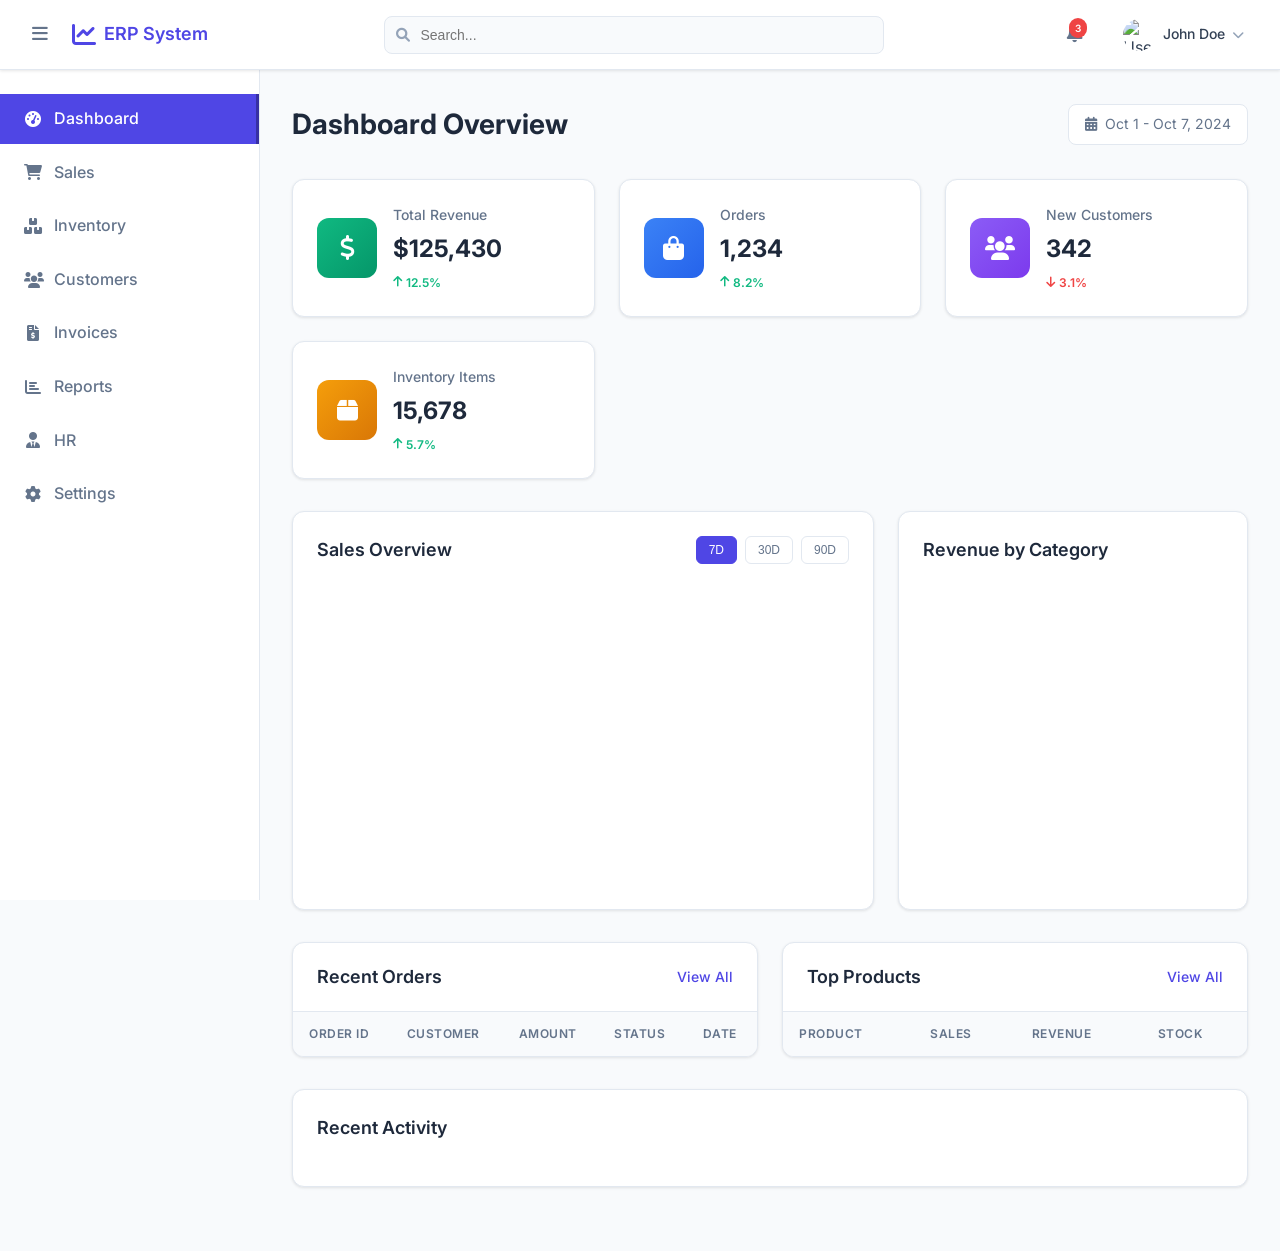
==== commit 0fed533b: "feat: Add ERP dashboard UI and basic functionality Co-authored-by: radhawanalabri <radhawanalabri@gm" ====
--- a/index.html
+++ b/index.html
@@ -6,186 +6,248 @@
     <title>ERP System Dashboard</title>
     <link rel="stylesheet" href="styles.css">
     <link href="https://cdnjs.cloudflare.com/ajax/libs/font-awesome/6.0.0/css/all.min.css" rel="stylesheet">
-    <script src="https://cdn.jsdelivr.net/npm/chart.js"></script>
+    <link href="https://fonts.googleapis.com/css2?family=Inter:wght@300;400;500;600;700&display=swap" rel="stylesheet">
 </head>
 <body>
-    <div class="dashboard-container">
-        <!-- Sidebar -->
-        <aside class="sidebar">
-            <div class="sidebar-header">
-                <h2><i class="fas fa-building"></i> ERP System</h2>
-            </div>
-            <nav class="sidebar-nav">
-                <ul>
-                    <li class="active"><a href="#dashboard"><i class="fas fa-tachometer-alt"></i> Dashboard</a></li>
-                    <li><a href="#inventory"><i class="fas fa-boxes"></i> Inventory</a></li>
-                    <li><a href="#sales"><i class="fas fa-chart-line"></i> Sales</a></li>
-                    <li><a href="#customers"><i class="fas fa-users"></i> Customers</a></li>
-                    <li><a href="#suppliers"><i class="fas fa-truck"></i> Suppliers</a></li>
-                    <li><a href="#finance"><i class="fas fa-dollar-sign"></i> Finance</a></li>
-                    <li><a href="#hr"><i class="fas fa-user-tie"></i> HR</a></li>
-                    <li><a href="#reports"><i class="fas fa-file-alt"></i> Reports</a></li>
-                    <li><a href="#settings"><i class="fas fa-cog"></i> Settings</a></li>
-                </ul>
-            </nav>
-        </aside>
-
-        <!-- Main Content -->
-        <main class="main-content">
-            <!-- Header -->
-            <header class="header">
-                <div class="header-left">
-                    <button class="menu-toggle" id="menuToggle">
-                        <i class="fas fa-bars"></i>
-                    </button>
-                    <h1>Dashboard</h1>
-                </div>
-                <div class="header-right">
-                    <div class="search-box">
-                        <input type="text" placeholder="Search...">
-                        <i class="fas fa-search"></i>
+    <!-- Header -->
+    <header class="header">
+        <div class="header-left">
+            <button class="sidebar-toggle" id="sidebarToggle">
+                <i class="fas fa-bars"></i>
+            </button>
+            <div class="logo">
+                <i class="fas fa-chart-line"></i>
+                <span>ERP System</span>
+            </div>
+        </div>
+        <div class="header-center">
+            <div class="search-box">
+                <i class="fas fa-search"></i>
+                <input type="text" placeholder="Search...">
+            </div>
+        </div>
+        <div class="header-right">
+            <div class="notification-icon">
+                <i class="fas fa-bell"></i>
+                <span class="notification-badge">3</span>
+            </div>
+            <div class="user-profile">
+                <img src="https://via.placeholder.com/40x40/4f46e5/ffffff?text=JD" alt="User">
+                <span>John Doe</span>
+                <i class="fas fa-chevron-down"></i>
+            </div>
+        </div>
+    </header>
+
+    <!-- Sidebar -->
+    <aside class="sidebar" id="sidebar">
+        <nav class="sidebar-nav">
+            <ul>
+                <li class="nav-item active">
+                    <a href="#" class="nav-link">
+                        <i class="fas fa-tachometer-alt"></i>
+                        <span>Dashboard</span>
+                    </a>
+                </li>
+                <li class="nav-item">
+                    <a href="#" class="nav-link">
+                        <i class="fas fa-shopping-cart"></i>
+                        <span>Sales</span>
+                    </a>
+                </li>
+                <li class="nav-item">
+                    <a href="#" class="nav-link">
+                        <i class="fas fa-boxes"></i>
+                        <span>Inventory</span>
+                    </a>
+                </li>
+                <li class="nav-item">
+                    <a href="#" class="nav-link">
+                        <i class="fas fa-users"></i>
+                        <span>Customers</span>
+                    </a>
+                </li>
+                <li class="nav-item">
+                    <a href="#" class="nav-link">
+                        <i class="fas fa-file-invoice-dollar"></i>
+                        <span>Invoices</span>
+                    </a>
+                </li>
+                <li class="nav-item">
+                    <a href="#" class="nav-link">
+                        <i class="fas fa-chart-bar"></i>
+                        <span>Reports</span>
+                    </a>
+                </li>
+                <li class="nav-item">
+                    <a href="#" class="nav-link">
+                        <i class="fas fa-user-tie"></i>
+                        <span>HR</span>
+                    </a>
+                </li>
+                <li class="nav-item">
+                    <a href="#" class="nav-link">
+                        <i class="fas fa-cog"></i>
+                        <span>Settings</span>
+                    </a>
+                </li>
+            </ul>
+        </nav>
+    </aside>
+
+    <!-- Main Content -->
+    <main class="main-content">
+        <!-- Dashboard Header -->
+        <div class="dashboard-header">
+            <h1>Dashboard Overview</h1>
+            <div class="date-range">
+                <i class="fas fa-calendar-alt"></i>
+                <span>Oct 1 - Oct 7, 2024</span>
+            </div>
+        </div>
+
+        <!-- Key Metrics -->
+        <div class="metrics-grid">
+            <div class="metric-card">
+                <div class="metric-icon revenue">
+                    <i class="fas fa-dollar-sign"></i>
+                </div>
+                <div class="metric-content">
+                    <h3>Total Revenue</h3>
+                    <p class="metric-value">$125,430</p>
+                    <span class="metric-change positive">
+                        <i class="fas fa-arrow-up"></i>
+                        12.5%
+                    </span>
+                </div>
+            </div>
+            <div class="metric-card">
+                <div class="metric-icon orders">
+                    <i class="fas fa-shopping-bag"></i>
+                </div>
+                <div class="metric-content">
+                    <h3>Orders</h3>
+                    <p class="metric-value">1,234</p>
+                    <span class="metric-change positive">
+                        <i class="fas fa-arrow-up"></i>
+                        8.2%
+                    </span>
+                </div>
+            </div>
+            <div class="metric-card">
+                <div class="metric-icon customers">
+                    <i class="fas fa-users"></i>
+                </div>
+                <div class="metric-content">
+                    <h3>New Customers</h3>
+                    <p class="metric-value">342</p>
+                    <span class="metric-change negative">
+                        <i class="fas fa-arrow-down"></i>
+                        3.1%
+                    </span>
+                </div>
+            </div>
+            <div class="metric-card">
+                <div class="metric-icon inventory">
+                    <i class="fas fa-box"></i>
+                </div>
+                <div class="metric-content">
+                    <h3>Inventory Items</h3>
+                    <p class="metric-value">15,678</p>
+                    <span class="metric-change positive">
+                        <i class="fas fa-arrow-up"></i>
+                        5.7%
+                    </span>
+                </div>
+            </div>
+        </div>
+
+        <!-- Charts Section -->
+        <div class="charts-section">
+            <div class="chart-container">
+                <div class="chart-header">
+                    <h3>Sales Overview</h3>
+                    <div class="chart-controls">
+                        <button class="chart-btn active">7D</button>
+                        <button class="chart-btn">30D</button>
+                        <button class="chart-btn">90D</button>
                     </div>
-                    <div class="notifications">
-                        <i class="fas fa-bell"></i>
-                        <span class="notification-badge">3</span>
-                    </div>
-                    <div class="user-profile">
-                        <img src="https://via.placeholder.com/40x40/4f46e5/ffffff?text=JD" alt="User">
-                        <span>John Doe</span>
-                        <i class="fas fa-chevron-down"></i>
-                    </div>
-                </div>
-            </header>
-
-            <!-- Dashboard Content -->
-            <div class="dashboard-content">
-                <!-- Stats Cards -->
-                <div class="stats-grid">
-                    <div class="stat-card">
-                        <div class="stat-icon">
-                            <i class="fas fa-dollar-sign"></i>
-                        </div>
-                        <div class="stat-content">
-                            <h3>$125,430</h3>
-                            <p>Total Revenue</p>
-                            <span class="stat-change positive">+12.5%</span>
-                        </div>
-                    </div>
-                    <div class="stat-card">
-                        <div class="stat-icon">
-                            <i class="fas fa-shopping-cart"></i>
-                        </div>
-                        <div class="stat-content">
-                            <h3>1,234</h3>
-                            <p>Orders</p>
-                            <span class="stat-change positive">+8.2%</span>
-                        </div>
-                    </div>
-                    <div class="stat-card">
-                        <div class="stat-icon">
-                            <i class="fas fa-users"></i>
-                        </div>
-                        <div class="stat-content">
-                            <h3>2,456</h3>
-                            <p>Customers</p>
-                            <span class="stat-change positive">+15.3%</span>
-                        </div>
-                    </div>
-                    <div class="stat-card">
-                        <div class="stat-icon">
-                            <i class="fas fa-boxes"></i>
-                        </div>
-                        <div class="stat-content">
-                            <h3>8,945</h3>
-                            <p>Products</p>
-                            <span class="stat-change negative">-2.1%</span>
-                        </div>
-                    </div>
-                </div>
-
-                <!-- Charts Section -->
-                <div class="charts-section">
-                    <div class="chart-container">
-                        <div class="chart-header">
-                            <h3>Revenue Trend</h3>
-                            <div class="chart-controls">
-                                <select id="revenuePeriod">
-                                    <option value="7d">Last 7 Days</option>
-                                    <option value="30d" selected>Last 30 Days</option>
-                                    <option value="90d">Last 90 Days</option>
-                                </select>
-                            </div>
-                        </div>
-                        <canvas id="revenueChart"></canvas>
-                    </div>
-                    <div class="chart-container">
-                        <div class="chart-header">
-                            <h3>Top Products</h3>
-                        </div>
-                        <canvas id="productsChart"></canvas>
-                    </div>
-                </div>
-
-                <!-- Tables Section -->
-                <div class="tables-section">
-                    <div class="table-container">
-                        <div class="table-header">
-                            <h3>Recent Orders</h3>
-                            <button class="btn btn-primary">View All</button>
-                        </div>
-                        <table class="data-table">
-                            <thead>
-                                <tr>
-                                    <th>Order ID</th>
-                                    <th>Customer</th>
-                                    <th>Product</th>
-                                    <th>Amount</th>
-                                    <th>Status</th>
-                                    <th>Date</th>
-                                </tr>
-                            </thead>
-                            <tbody id="ordersTableBody">
-                                <!-- Data will be populated by JavaScript -->
-                            </tbody>
-                        </table>
-                    </div>
-                    <div class="table-container">
-                        <div class="table-header">
-                            <h3>Low Stock Alert</h3>
-                            <button class="btn btn-secondary">Manage</button>
-                        </div>
-                        <table class="data-table">
-                            <thead>
-                                <tr>
-                                    <th>Product</th>
-                                    <th>SKU</th>
-                                    <th>Current Stock</th>
-                                    <th>Min. Required</th>
-                                    <th>Action</th>
-                                </tr>
-                            </thead>
-                            <tbody id="stockTableBody">
-                                <!-- Data will be populated by JavaScript -->
-                            </tbody>
-                        </table>
-                    </div>
-                </div>
-
-                <!-- Activity Feed -->
-                <div class="activity-section">
-                    <div class="activity-container">
-                        <div class="activity-header">
-                            <h3>Recent Activity</h3>
-                        </div>
-                        <div class="activity-feed" id="activityFeed">
-                            <!-- Activity items will be populated by JavaScript -->
-                        </div>
-                    </div>
-                </div>
-            </div>
-        </main>
-    </div>
-
+                </div>
+                <div class="chart-content">
+                    <canvas id="salesChart"></canvas>
+                </div>
+            </div>
+            <div class="chart-container">
+                <div class="chart-header">
+                    <h3>Revenue by Category</h3>
+                </div>
+                <div class="chart-content">
+                    <canvas id="categoryChart"></canvas>
+                </div>
+            </div>
+        </div>
+
+        <!-- Tables Section -->
+        <div class="tables-section">
+            <div class="table-container">
+                <div class="table-header">
+                    <h3>Recent Orders</h3>
+                    <a href="#" class="view-all">View All</a>
+                </div>
+                <div class="table-content">
+                    <table class="data-table">
+                        <thead>
+                            <tr>
+                                <th>Order ID</th>
+                                <th>Customer</th>
+                                <th>Amount</th>
+                                <th>Status</th>
+                                <th>Date</th>
+                            </tr>
+                        </thead>
+                        <tbody id="ordersTableBody">
+                            <!-- Orders will be populated by JavaScript -->
+                        </tbody>
+                    </table>
+                </div>
+            </div>
+            <div class="table-container">
+                <div class="table-header">
+                    <h3>Top Products</h3>
+                    <a href="#" class="view-all">View All</a>
+                </div>
+                <div class="table-content">
+                    <table class="data-table">
+                        <thead>
+                            <tr>
+                                <th>Product</th>
+                                <th>Sales</th>
+                                <th>Revenue</th>
+                                <th>Stock</th>
+                            </tr>
+                        </thead>
+                        <tbody id="productsTableBody">
+                            <!-- Products will be populated by JavaScript -->
+                        </tbody>
+                    </table>
+                </div>
+            </div>
+        </div>
+
+        <!-- Activity Feed -->
+        <div class="activity-section">
+            <div class="activity-container">
+                <div class="activity-header">
+                    <h3>Recent Activity</h3>
+                </div>
+                <div class="activity-feed" id="activityFeed">
+                    <!-- Activity items will be populated by JavaScript -->
+                </div>
+            </div>
+        </div>
+    </main>
+
+    <script src="https://cdn.jsdelivr.net/npm/chart.js"></script>
     <script src="script.js"></script>
 </body>
 </html>
--- a/styles.css
+++ b/styles.css
@@ -6,179 +6,146 @@
 }
 
 body {
-    font-family: 'Segoe UI', Tahoma, Geneva, Verdana, sans-serif;
+    font-family: 'Inter', -apple-system, BlinkMacSystemFont, 'Segoe UI', Roboto, sans-serif;
     background-color: #f8fafc;
     color: #334155;
     line-height: 1.6;
 }
 
-/* Dashboard Container */
-.dashboard-container {
-    display: flex;
-    min-height: 100vh;
-}
-
-/* Sidebar */
-.sidebar {
-    width: 250px;
-    background: linear-gradient(135deg, #667eea 0%, #764ba2 100%);
-    color: white;
+/* Header Styles */
+.header {
     position: fixed;
-    height: 100vh;
-    overflow-y: auto;
-    transition: transform 0.3s ease;
+    top: 0;
+    left: 0;
+    right: 0;
+    height: 70px;
+    background: #ffffff;
+    border-bottom: 1px solid #e2e8f0;
+    display: flex;
+    align-items: center;
+    justify-content: space-between;
+    padding: 0 24px;
     z-index: 1000;
-}
-
-.sidebar-header {
-    padding: 1.5rem;
-    border-bottom: 1px solid rgba(255, 255, 255, 0.1);
-}
-
-.sidebar-header h2 {
-    font-size: 1.5rem;
-    font-weight: 600;
-    display: flex;
-    align-items: center;
-    gap: 0.5rem;
-}
-
-.sidebar-nav ul {
-    list-style: none;
-    padding: 1rem 0;
-}
-
-.sidebar-nav li {
-    margin: 0.25rem 0;
-}
-
-.sidebar-nav a {
-    display: flex;
-    align-items: center;
-    gap: 0.75rem;
-    padding: 0.75rem 1.5rem;
-    color: rgba(255, 255, 255, 0.8);
-    text-decoration: none;
-    transition: all 0.3s ease;
-    border-left: 3px solid transparent;
-}
-
-.sidebar-nav a:hover {
-    background-color: rgba(255, 255, 255, 0.1);
-    color: white;
-    border-left-color: #fbbf24;
-}
-
-.sidebar-nav li.active a {
-    background-color: rgba(255, 255, 255, 0.15);
-    color: white;
-    border-left-color: #fbbf24;
-}
-
-/* Main Content */
-.main-content {
-    flex: 1;
-    margin-left: 250px;
-    min-height: 100vh;
-    display: flex;
-    flex-direction: column;
-}
-
-/* Header */
-.header {
-    background: white;
-    padding: 1rem 2rem;
     box-shadow: 0 1px 3px rgba(0, 0, 0, 0.1);
-    display: flex;
-    justify-content: space-between;
-    align-items: center;
-    position: sticky;
-    top: 0;
-    z-index: 100;
 }
 
 .header-left {
     display: flex;
     align-items: center;
-    gap: 1rem;
-}
-
-.menu-toggle {
-    display: none;
+    gap: 16px;
+}
+
+.sidebar-toggle {
     background: none;
     border: none;
-    font-size: 1.25rem;
+    font-size: 18px;
     color: #64748b;
     cursor: pointer;
-}
-
-.header h1 {
-    font-size: 1.75rem;
-    font-weight: 600;
-    color: #1e293b;
-}
-
-.header-right {
-    display: flex;
-    align-items: center;
-    gap: 1.5rem;
+    padding: 8px;
+    border-radius: 6px;
+    transition: all 0.2s;
+}
+
+.sidebar-toggle:hover {
+    background-color: #f1f5f9;
+    color: #334155;
+}
+
+.logo {
+    display: flex;
+    align-items: center;
+    gap: 8px;
+    font-weight: 600;
+    font-size: 18px;
+    color: #4f46e5;
+}
+
+.logo i {
+    font-size: 24px;
+}
+
+.header-center {
+    flex: 1;
+    max-width: 500px;
+    margin: 0 32px;
 }
 
 .search-box {
     position: relative;
-}
-
-.search-box input {
-    padding: 0.5rem 1rem 0.5rem 2.5rem;
-    border: 1px solid #e2e8f0;
-    border-radius: 0.5rem;
-    width: 300px;
-    font-size: 0.875rem;
+    width: 100%;
 }
 
 .search-box i {
     position: absolute;
-    left: 0.75rem;
+    left: 12px;
     top: 50%;
     transform: translateY(-50%);
     color: #94a3b8;
-}
-
-.notifications {
+    font-size: 14px;
+}
+
+.search-box input {
+    width: 100%;
+    padding: 10px 12px 10px 36px;
+    border: 1px solid #e2e8f0;
+    border-radius: 8px;
+    font-size: 14px;
+    background-color: #f8fafc;
+    transition: all 0.2s;
+}
+
+.search-box input:focus {
+    outline: none;
+    border-color: #4f46e5;
+    background-color: #ffffff;
+    box-shadow: 0 0 0 3px rgba(79, 70, 229, 0.1);
+}
+
+.header-right {
+    display: flex;
+    align-items: center;
+    gap: 20px;
+}
+
+.notification-icon {
     position: relative;
     cursor: pointer;
-    padding: 0.5rem;
-    border-radius: 0.5rem;
-    transition: background-color 0.3s ease;
-}
-
-.notifications:hover {
+    padding: 8px;
+    border-radius: 6px;
+    transition: all 0.2s;
+}
+
+.notification-icon:hover {
     background-color: #f1f5f9;
+}
+
+.notification-icon i {
+    font-size: 18px;
+    color: #64748b;
 }
 
 .notification-badge {
     position: absolute;
-    top: 0.25rem;
-    right: 0.25rem;
-    background: #ef4444;
+    top: 4px;
+    right: 4px;
+    background-color: #ef4444;
     color: white;
-    border-radius: 50%;
-    width: 18px;
-    height: 18px;
-    font-size: 0.75rem;
-    display: flex;
-    align-items: center;
-    justify-content: center;
+    font-size: 10px;
+    font-weight: 600;
+    padding: 2px 6px;
+    border-radius: 10px;
+    min-width: 16px;
+    text-align: center;
 }
 
 .user-profile {
     display: flex;
     align-items: center;
-    gap: 0.5rem;
+    gap: 8px;
     cursor: pointer;
-    padding: 0.5rem;
-    border-radius: 0.5rem;
-    transition: background-color 0.3s ease;
+    padding: 6px 12px;
+    border-radius: 8px;
+    transition: all 0.2s;
 }
 
 .user-profile:hover {
@@ -186,110 +153,210 @@
 }
 
 .user-profile img {
+    width: 32px;
+    height: 32px;
     border-radius: 50%;
-    width: 40px;
-    height: 40px;
-}
-
-/* Dashboard Content */
-.dashboard-content {
-    padding: 2rem;
-    flex: 1;
-}
-
-/* Stats Grid */
-.stats-grid {
+    object-fit: cover;
+}
+
+.user-profile span {
+    font-weight: 500;
+    font-size: 14px;
+}
+
+.user-profile i {
+    color: #94a3b8;
+    font-size: 12px;
+}
+
+/* Sidebar Styles */
+.sidebar {
+    position: fixed;
+    top: 70px;
+    left: 0;
+    width: 260px;
+    height: calc(100vh - 70px);
+    background: #ffffff;
+    border-right: 1px solid #e2e8f0;
+    padding: 24px 0;
+    overflow-y: auto;
+    transition: transform 0.3s ease;
+    z-index: 999;
+}
+
+.sidebar.collapsed {
+    transform: translateX(-100%);
+}
+
+.sidebar-nav ul {
+    list-style: none;
+}
+
+.nav-item {
+    margin-bottom: 4px;
+}
+
+.nav-link {
+    display: flex;
+    align-items: center;
+    gap: 12px;
+    padding: 12px 24px;
+    text-decoration: none;
+    color: #64748b;
+    font-weight: 500;
+    transition: all 0.2s;
+}
+
+.nav-link:hover {
+    background-color: #f8fafc;
+    color: #334155;
+}
+
+.nav-item.active .nav-link {
+    background-color: #4f46e5;
+    color: #ffffff;
+    border-right: 3px solid #3730a3;
+}
+
+.nav-link i {
+    width: 18px;
+    font-size: 16px;
+    text-align: center;
+}
+
+/* Main Content Styles */
+.main-content {
+    margin-left: 260px;
+    margin-top: 70px;
+    padding: 32px;
+    min-height: calc(100vh - 70px);
+    transition: margin-left 0.3s ease;
+}
+
+.main-content.expanded {
+    margin-left: 0;
+}
+
+.dashboard-header {
+    display: flex;
+    justify-content: space-between;
+    align-items: center;
+    margin-bottom: 32px;
+}
+
+.dashboard-header h1 {
+    font-size: 28px;
+    font-weight: 700;
+    color: #1e293b;
+}
+
+.date-range {
+    display: flex;
+    align-items: center;
+    gap: 8px;
+    color: #64748b;
+    font-size: 14px;
+    padding: 8px 16px;
+    background-color: #ffffff;
+    border: 1px solid #e2e8f0;
+    border-radius: 8px;
+}
+
+/* Metrics Grid */
+.metrics-grid {
     display: grid;
-    grid-template-columns: repeat(auto-fit, minmax(250px, 1fr));
-    gap: 1.5rem;
-    margin-bottom: 2rem;
-}
-
-.stat-card {
-    background: white;
-    padding: 1.5rem;
-    border-radius: 0.75rem;
+    grid-template-columns: repeat(auto-fit, minmax(280px, 1fr));
+    gap: 24px;
+    margin-bottom: 32px;
+}
+
+.metric-card {
+    background: #ffffff;
+    border: 1px solid #e2e8f0;
+    border-radius: 12px;
+    padding: 24px;
+    display: flex;
+    align-items: center;
+    gap: 16px;
+    transition: all 0.2s;
     box-shadow: 0 1px 3px rgba(0, 0, 0, 0.1);
-    display: flex;
-    align-items: center;
-    gap: 1rem;
-    transition: transform 0.3s ease, box-shadow 0.3s ease;
-}
-
-.stat-card:hover {
+}
+
+.metric-card:hover {
     transform: translateY(-2px);
     box-shadow: 0 4px 12px rgba(0, 0, 0, 0.15);
 }
 
-.stat-icon {
+.metric-icon {
     width: 60px;
     height: 60px;
-    border-radius: 0.75rem;
+    border-radius: 12px;
     display: flex;
     align-items: center;
     justify-content: center;
-    font-size: 1.5rem;
-    color: white;
-}
-
-.stat-card:nth-child(1) .stat-icon {
+    font-size: 24px;
+    color: #ffffff;
+}
+
+.metric-icon.revenue {
     background: linear-gradient(135deg, #10b981, #059669);
 }
 
-.stat-card:nth-child(2) .stat-icon {
+.metric-icon.orders {
     background: linear-gradient(135deg, #3b82f6, #2563eb);
 }
 
-.stat-card:nth-child(3) .stat-icon {
+.metric-icon.customers {
     background: linear-gradient(135deg, #8b5cf6, #7c3aed);
 }
 
-.stat-card:nth-child(4) .stat-icon {
+.metric-icon.inventory {
     background: linear-gradient(135deg, #f59e0b, #d97706);
 }
 
-.stat-content h3 {
-    font-size: 1.75rem;
+.metric-content h3 {
+    font-size: 14px;
+    font-weight: 500;
+    color: #64748b;
+    margin-bottom: 4px;
+}
+
+.metric-value {
+    font-size: 24px;
     font-weight: 700;
     color: #1e293b;
-    margin-bottom: 0.25rem;
-}
-
-.stat-content p {
-    color: #64748b;
-    font-size: 0.875rem;
-    margin-bottom: 0.5rem;
-}
-
-.stat-change {
-    font-size: 0.75rem;
-    font-weight: 600;
-    padding: 0.25rem 0.5rem;
-    border-radius: 0.375rem;
-}
-
-.stat-change.positive {
-    background: #dcfce7;
-    color: #166534;
-}
-
-.stat-change.negative {
-    background: #fef2f2;
-    color: #dc2626;
+    margin-bottom: 4px;
+}
+
+.metric-change {
+    font-size: 12px;
+    font-weight: 600;
+    display: flex;
+    align-items: center;
+    gap: 4px;
+}
+
+.metric-change.positive {
+    color: #10b981;
+}
+
+.metric-change.negative {
+    color: #ef4444;
 }
 
 /* Charts Section */
 .charts-section {
     display: grid;
     grid-template-columns: 2fr 1fr;
-    gap: 1.5rem;
-    margin-bottom: 2rem;
+    gap: 24px;
+    margin-bottom: 32px;
 }
 
 .chart-container {
-    background: white;
-    padding: 1.5rem;
-    border-radius: 0.75rem;
+    background: #ffffff;
+    border: 1px solid #e2e8f0;
+    border-radius: 12px;
+    padding: 24px;
     box-shadow: 0 1px 3px rgba(0, 0, 0, 0.1);
 }
 
@@ -297,173 +364,176 @@
     display: flex;
     justify-content: space-between;
     align-items: center;
-    margin-bottom: 1rem;
+    margin-bottom: 20px;
 }
 
 .chart-header h3 {
-    font-size: 1.25rem;
+    font-size: 18px;
     font-weight: 600;
     color: #1e293b;
 }
 
-.chart-controls select {
-    padding: 0.5rem;
+.chart-controls {
+    display: flex;
+    gap: 8px;
+}
+
+.chart-btn {
+    padding: 6px 12px;
     border: 1px solid #e2e8f0;
-    border-radius: 0.375rem;
-    background: white;
-    font-size: 0.875rem;
+    background: #ffffff;
+    color: #64748b;
+    font-size: 12px;
+    font-weight: 500;
+    border-radius: 6px;
+    cursor: pointer;
+    transition: all 0.2s;
+}
+
+.chart-btn:hover {
+    border-color: #4f46e5;
+    color: #4f46e5;
+}
+
+.chart-btn.active {
+    background: #4f46e5;
+    color: #ffffff;
+    border-color: #4f46e5;
+}
+
+.chart-content {
+    height: 300px;
+    position: relative;
 }
 
 /* Tables Section */
 .tables-section {
     display: grid;
     grid-template-columns: 1fr 1fr;
-    gap: 1.5rem;
-    margin-bottom: 2rem;
+    gap: 24px;
+    margin-bottom: 32px;
 }
 
 .table-container {
-    background: white;
-    border-radius: 0.75rem;
+    background: #ffffff;
+    border: 1px solid #e2e8f0;
+    border-radius: 12px;
+    overflow: hidden;
     box-shadow: 0 1px 3px rgba(0, 0, 0, 0.1);
-    overflow: hidden;
 }
 
 .table-header {
-    padding: 1.5rem;
+    display: flex;
+    justify-content: space-between;
+    align-items: center;
+    padding: 20px 24px;
     border-bottom: 1px solid #e2e8f0;
-    display: flex;
-    justify-content: space-between;
-    align-items: center;
 }
 
 .table-header h3 {
-    font-size: 1.25rem;
+    font-size: 18px;
     font-weight: 600;
     color: #1e293b;
 }
 
-/* Buttons */
-.btn {
-    padding: 0.5rem 1rem;
-    border: none;
-    border-radius: 0.375rem;
-    font-size: 0.875rem;
+.view-all {
+    color: #4f46e5;
+    text-decoration: none;
+    font-size: 14px;
     font-weight: 500;
-    cursor: pointer;
-    transition: all 0.3s ease;
-    text-decoration: none;
-    display: inline-block;
-}
-
-.btn-primary {
-    background: #3b82f6;
-    color: white;
-}
-
-.btn-primary:hover {
-    background: #2563eb;
-}
-
-.btn-secondary {
-    background: #64748b;
-    color: white;
-}
-
-.btn-secondary:hover {
-    background: #475569;
-}
-
-/* Data Table */
+}
+
+.view-all:hover {
+    text-decoration: underline;
+}
+
+.table-content {
+    overflow-x: auto;
+}
+
 .data-table {
     width: 100%;
     border-collapse: collapse;
 }
 
-.data-table th,
+.data-table th {
+    background-color: #f8fafc;
+    padding: 12px 16px;
+    text-align: left;
+    font-size: 12px;
+    font-weight: 600;
+    color: #64748b;
+    text-transform: uppercase;
+    letter-spacing: 0.5px;
+}
+
 .data-table td {
-    padding: 1rem;
-    text-align: left;
-    border-bottom: 1px solid #e2e8f0;
-}
-
-.data-table th {
-    background: #f8fafc;
-    font-weight: 600;
-    color: #374151;
-    font-size: 0.875rem;
-}
-
-.data-table td {
-    font-size: 0.875rem;
-    color: #64748b;
-}
-
-.data-table tbody tr:hover {
-    background: #f8fafc;
-}
-
-/* Status Badges */
-.status {
-    padding: 0.25rem 0.75rem;
-    border-radius: 9999px;
-    font-size: 0.75rem;
-    font-weight: 500;
-}
-
-.status.pending {
-    background: #fef3c7;
+    padding: 16px;
+    border-bottom: 1px solid #f1f5f9;
+    font-size: 14px;
+}
+
+.data-table tr:hover {
+    background-color: #f8fafc;
+}
+
+.status-badge {
+    padding: 4px 8px;
+    border-radius: 12px;
+    font-size: 11px;
+    font-weight: 600;
+    text-transform: uppercase;
+}
+
+.status-badge.completed {
+    background-color: #dcfce7;
+    color: #166534;
+}
+
+.status-badge.pending {
+    background-color: #fef3c7;
     color: #92400e;
 }
 
-.status.completed {
-    background: #d1fae5;
-    color: #065f46;
-}
-
-.status.processing {
-    background: #dbeafe;
+.status-badge.processing {
+    background-color: #dbeafe;
     color: #1e40af;
 }
 
 /* Activity Section */
 .activity-section {
-    margin-bottom: 2rem;
+    margin-bottom: 32px;
 }
 
 .activity-container {
-    background: white;
-    border-radius: 0.75rem;
+    background: #ffffff;
+    border: 1px solid #e2e8f0;
+    border-radius: 12px;
+    padding: 24px;
     box-shadow: 0 1px 3px rgba(0, 0, 0, 0.1);
-    overflow: hidden;
-}
-
-.activity-header {
-    padding: 1.5rem;
-    border-bottom: 1px solid #e2e8f0;
 }
 
 .activity-header h3 {
-    font-size: 1.25rem;
+    font-size: 18px;
     font-weight: 600;
     color: #1e293b;
+    margin-bottom: 20px;
 }
 
 .activity-feed {
-    padding: 1rem;
+    max-height: 400px;
+    overflow-y: auto;
 }
 
 .activity-item {
     display: flex;
-    align-items: flex-start;
-    gap: 1rem;
-    padding: 1rem;
-    border-radius: 0.5rem;
-    transition: background-color 0.3s ease;
-}
-
-.activity-item:hover {
-    background: #f8fafc;
+    gap: 12px;
+    padding: 16px 0;
+    border-bottom: 1px solid #f1f5f9;
+}
+
+.activity-item:last-child {
+    border-bottom: none;
 }
 
 .activity-icon {
@@ -473,24 +543,24 @@
     display: flex;
     align-items: center;
     justify-content: center;
-    color: white;
-    font-size: 0.875rem;
+    font-size: 16px;
+    color: #ffffff;
     flex-shrink: 0;
+}
+
+.activity-icon.sale {
+    background: #10b981;
 }
 
 .activity-icon.order {
     background: #3b82f6;
 }
 
+.activity-icon.user {
+    background: #8b5cf6;
+}
+
 .activity-icon.inventory {
-    background: #10b981;
-}
-
-.activity-icon.customer {
-    background: #8b5cf6;
-}
-
-.activity-icon.system {
     background: #f59e0b;
 }
 
@@ -498,26 +568,25 @@
     flex: 1;
 }
 
-.activity-content h4 {
-    font-size: 0.875rem;
-    font-weight: 600;
+.activity-title {
+    font-weight: 500;
     color: #1e293b;
-    margin-bottom: 0.25rem;
-}
-
-.activity-content p {
-    font-size: 0.75rem;
-    color: #64748b;
-    margin-bottom: 0.25rem;
+    margin-bottom: 4px;
+}
+
+.activity-description {
+    font-size: 14px;
+    color: #64748b;
+    margin-bottom: 4px;
 }
 
 .activity-time {
-    font-size: 0.75rem;
+    font-size: 12px;
     color: #94a3b8;
 }
 
 /* Responsive Design */
-@media (max-width: 1024px) {
+@media (max-width: 1200px) {
     .charts-section {
         grid-template-columns: 1fr;
     }
@@ -528,54 +597,70 @@
 }
 
 @media (max-width: 768px) {
+    .header {
+        padding: 0 16px;
+    }
+    
+    .header-center {
+        margin: 0 16px;
+    }
+    
     .sidebar {
         transform: translateX(-100%);
     }
     
-    .sidebar.open {
+    .sidebar.show {
         transform: translateX(0);
     }
     
     .main-content {
         margin-left: 0;
-    }
-    
-    .menu-toggle {
-        display: block;
-    }
-    
-    .header-right {
-        gap: 1rem;
-    }
-    
-    .search-box input {
-        width: 200px;
-    }
-    
-    .stats-grid {
+        padding: 20px 16px;
+    }
+    
+    .metrics-grid {
         grid-template-columns: 1fr;
-    }
-    
-    .dashboard-content {
-        padding: 1rem;
-    }
-}
-
-@media (max-width: 640px) {
-    .search-box {
-        display: none;
+        gap: 16px;
+    }
+    
+    .dashboard-header {
+        flex-direction: column;
+        align-items: flex-start;
+        gap: 16px;
+    }
+    
+    .dashboard-header h1 {
+        font-size: 24px;
     }
     
     .user-profile span {
         display: none;
     }
-    
-    .header {
-        padding: 1rem;
-    }
-    
-    .dashboard-content {
-        padding: 0.5rem;
+}
+
+@media (max-width: 480px) {
+    .header-center {
+        display: none;
+    }
+    
+    .metric-card {
+        padding: 16px;
+    }
+    
+    .metric-icon {
+        width: 48px;
+        height: 48px;
+        font-size: 20px;
+    }
+    
+    .metric-value {
+        font-size: 20px;
+    }
+    
+    .chart-container,
+    .table-container,
+    .activity-container {
+        padding: 16px;
     }
 }
 
@@ -585,7 +670,7 @@
     width: 20px;
     height: 20px;
     border: 3px solid #f3f3f3;
-    border-top: 3px solid #3b82f6;
+    border-top: 3px solid #4f46e5;
     border-radius: 50%;
     animation: spin 1s linear infinite;
 }
@@ -595,20 +680,20 @@
     100% { transform: rotate(360deg); }
 }
 
-/* Custom Scrollbar */
+/* Scrollbar Styling */
 ::-webkit-scrollbar {
     width: 6px;
 }
 
 ::-webkit-scrollbar-track {
-    background: #f1f1f1;
+    background: #f1f5f9;
 }
 
 ::-webkit-scrollbar-thumb {
-    background: #c1c1c1;
+    background: #cbd5e1;
     border-radius: 3px;
 }
 
 ::-webkit-scrollbar-thumb:hover {
-    background: #a8a8a8;
+    background: #94a3b8;
 }
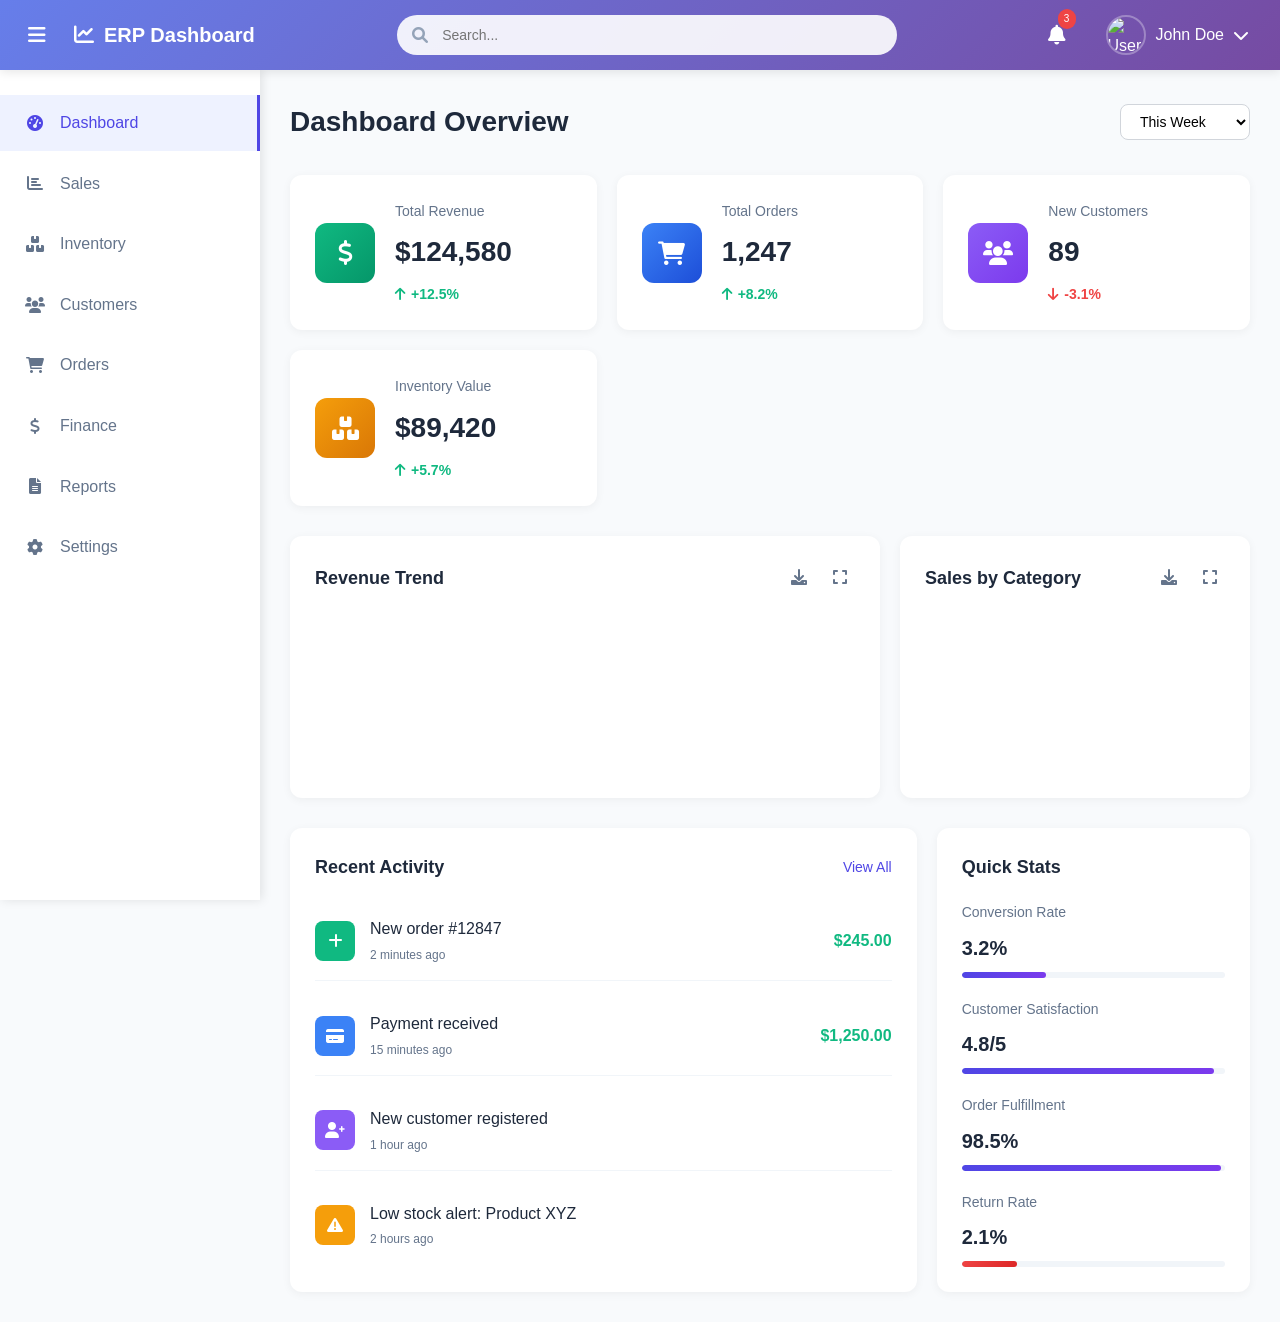
==== commit 379f671d: "feat: Implement ERP dashboard UI and basic functionality Co-authored-by: radhawanalabri <radhawanala" ====
--- a/index.html
+++ b/index.html
@@ -6,28 +6,28 @@
     <title>ERP System Dashboard</title>
     <link rel="stylesheet" href="styles.css">
     <link href="https://cdnjs.cloudflare.com/ajax/libs/font-awesome/6.0.0/css/all.min.css" rel="stylesheet">
-    <link href="https://fonts.googleapis.com/css2?family=Inter:wght@300;400;500;600;700&display=swap" rel="stylesheet">
+    <script src="https://cdn.jsdelivr.net/npm/chart.js"></script>
 </head>
 <body>
     <!-- Header -->
     <header class="header">
         <div class="header-left">
-            <button class="sidebar-toggle" id="sidebarToggle">
+            <button class="menu-toggle" id="menuToggle">
                 <i class="fas fa-bars"></i>
             </button>
             <div class="logo">
                 <i class="fas fa-chart-line"></i>
-                <span>ERP System</span>
+                <span>ERP Dashboard</span>
             </div>
         </div>
         <div class="header-center">
-            <div class="search-box">
+            <div class="search-bar">
                 <i class="fas fa-search"></i>
-                <input type="text" placeholder="Search...">
+                <input type="text" placeholder="Search..." id="searchInput">
             </div>
         </div>
         <div class="header-right">
-            <div class="notification-icon">
+            <div class="notifications">
                 <i class="fas fa-bell"></i>
                 <span class="notification-badge">3</span>
             </div>
@@ -44,49 +44,49 @@
         <nav class="sidebar-nav">
             <ul>
                 <li class="nav-item active">
-                    <a href="#" class="nav-link">
+                    <a href="#" data-section="dashboard">
                         <i class="fas fa-tachometer-alt"></i>
                         <span>Dashboard</span>
                     </a>
                 </li>
                 <li class="nav-item">
-                    <a href="#" class="nav-link">
-                        <i class="fas fa-shopping-cart"></i>
+                    <a href="#" data-section="sales">
+                        <i class="fas fa-chart-bar"></i>
                         <span>Sales</span>
                     </a>
                 </li>
                 <li class="nav-item">
-                    <a href="#" class="nav-link">
+                    <a href="#" data-section="inventory">
                         <i class="fas fa-boxes"></i>
                         <span>Inventory</span>
                     </a>
                 </li>
                 <li class="nav-item">
-                    <a href="#" class="nav-link">
+                    <a href="#" data-section="customers">
                         <i class="fas fa-users"></i>
                         <span>Customers</span>
                     </a>
                 </li>
                 <li class="nav-item">
-                    <a href="#" class="nav-link">
-                        <i class="fas fa-file-invoice-dollar"></i>
-                        <span>Invoices</span>
-                    </a>
-                </li>
-                <li class="nav-item">
-                    <a href="#" class="nav-link">
-                        <i class="fas fa-chart-bar"></i>
+                    <a href="#" data-section="orders">
+                        <i class="fas fa-shopping-cart"></i>
+                        <span>Orders</span>
+                    </a>
+                </li>
+                <li class="nav-item">
+                    <a href="#" data-section="finance">
+                        <i class="fas fa-dollar-sign"></i>
+                        <span>Finance</span>
+                    </a>
+                </li>
+                <li class="nav-item">
+                    <a href="#" data-section="reports">
+                        <i class="fas fa-file-alt"></i>
                         <span>Reports</span>
                     </a>
                 </li>
                 <li class="nav-item">
-                    <a href="#" class="nav-link">
-                        <i class="fas fa-user-tie"></i>
-                        <span>HR</span>
-                    </a>
-                </li>
-                <li class="nav-item">
-                    <a href="#" class="nav-link">
+                    <a href="#" data-section="settings">
                         <i class="fas fa-cog"></i>
                         <span>Settings</span>
                     </a>
@@ -97,157 +97,270 @@
 
     <!-- Main Content -->
     <main class="main-content">
-        <!-- Dashboard Header -->
-        <div class="dashboard-header">
-            <h1>Dashboard Overview</h1>
-            <div class="date-range">
-                <i class="fas fa-calendar-alt"></i>
-                <span>Oct 1 - Oct 7, 2024</span>
-            </div>
-        </div>
-
-        <!-- Key Metrics -->
-        <div class="metrics-grid">
-            <div class="metric-card">
-                <div class="metric-icon revenue">
-                    <i class="fas fa-dollar-sign"></i>
-                </div>
-                <div class="metric-content">
-                    <h3>Total Revenue</h3>
-                    <p class="metric-value">$125,430</p>
-                    <span class="metric-change positive">
-                        <i class="fas fa-arrow-up"></i>
-                        12.5%
-                    </span>
-                </div>
-            </div>
-            <div class="metric-card">
-                <div class="metric-icon orders">
-                    <i class="fas fa-shopping-bag"></i>
-                </div>
-                <div class="metric-content">
-                    <h3>Orders</h3>
-                    <p class="metric-value">1,234</p>
-                    <span class="metric-change positive">
-                        <i class="fas fa-arrow-up"></i>
-                        8.2%
-                    </span>
-                </div>
-            </div>
-            <div class="metric-card">
-                <div class="metric-icon customers">
-                    <i class="fas fa-users"></i>
-                </div>
-                <div class="metric-content">
-                    <h3>New Customers</h3>
-                    <p class="metric-value">342</p>
-                    <span class="metric-change negative">
-                        <i class="fas fa-arrow-down"></i>
-                        3.1%
-                    </span>
-                </div>
-            </div>
-            <div class="metric-card">
-                <div class="metric-icon inventory">
-                    <i class="fas fa-box"></i>
-                </div>
-                <div class="metric-content">
-                    <h3>Inventory Items</h3>
-                    <p class="metric-value">15,678</p>
-                    <span class="metric-change positive">
-                        <i class="fas fa-arrow-up"></i>
-                        5.7%
-                    </span>
-                </div>
-            </div>
-        </div>
-
-        <!-- Charts Section -->
-        <div class="charts-section">
-            <div class="chart-container">
-                <div class="chart-header">
-                    <h3>Sales Overview</h3>
-                    <div class="chart-controls">
-                        <button class="chart-btn active">7D</button>
-                        <button class="chart-btn">30D</button>
-                        <button class="chart-btn">90D</button>
-                    </div>
-                </div>
-                <div class="chart-content">
-                    <canvas id="salesChart"></canvas>
-                </div>
-            </div>
-            <div class="chart-container">
-                <div class="chart-header">
-                    <h3>Revenue by Category</h3>
-                </div>
-                <div class="chart-content">
+        <!-- Dashboard Section -->
+        <section id="dashboard" class="content-section active">
+            <div class="page-header">
+                <h1>Dashboard Overview</h1>
+                <div class="date-range">
+                    <select id="dateRange">
+                        <option value="today">Today</option>
+                        <option value="week" selected>This Week</option>
+                        <option value="month">This Month</option>
+                        <option value="quarter">This Quarter</option>
+                    </select>
+                </div>
+            </div>
+
+            <!-- KPI Cards -->
+            <div class="kpi-grid">
+                <div class="kpi-card">
+                    <div class="kpi-icon sales">
+                        <i class="fas fa-dollar-sign"></i>
+                    </div>
+                    <div class="kpi-content">
+                        <h3>Total Revenue</h3>
+                        <div class="kpi-value">$124,580</div>
+                        <div class="kpi-change positive">
+                            <i class="fas fa-arrow-up"></i>
+                            <span>+12.5%</span>
+                        </div>
+                    </div>
+                </div>
+
+                <div class="kpi-card">
+                    <div class="kpi-icon orders">
+                        <i class="fas fa-shopping-cart"></i>
+                    </div>
+                    <div class="kpi-content">
+                        <h3>Total Orders</h3>
+                        <div class="kpi-value">1,247</div>
+                        <div class="kpi-change positive">
+                            <i class="fas fa-arrow-up"></i>
+                            <span>+8.2%</span>
+                        </div>
+                    </div>
+                </div>
+
+                <div class="kpi-card">
+                    <div class="kpi-icon customers">
+                        <i class="fas fa-users"></i>
+                    </div>
+                    <div class="kpi-content">
+                        <h3>New Customers</h3>
+                        <div class="kpi-value">89</div>
+                        <div class="kpi-change negative">
+                            <i class="fas fa-arrow-down"></i>
+                            <span>-3.1%</span>
+                        </div>
+                    </div>
+                </div>
+
+                <div class="kpi-card">
+                    <div class="kpi-icon inventory">
+                        <i class="fas fa-boxes"></i>
+                    </div>
+                    <div class="kpi-content">
+                        <h3>Inventory Value</h3>
+                        <div class="kpi-value">$89,420</div>
+                        <div class="kpi-change positive">
+                            <i class="fas fa-arrow-up"></i>
+                            <span>+5.7%</span>
+                        </div>
+                    </div>
+                </div>
+            </div>
+
+            <!-- Charts Section -->
+            <div class="charts-grid">
+                <div class="chart-container">
+                    <div class="chart-header">
+                        <h3>Revenue Trend</h3>
+                        <div class="chart-actions">
+                            <button class="btn-icon"><i class="fas fa-download"></i></button>
+                            <button class="btn-icon"><i class="fas fa-expand"></i></button>
+                        </div>
+                    </div>
+                    <canvas id="revenueChart"></canvas>
+                </div>
+
+                <div class="chart-container">
+                    <div class="chart-header">
+                        <h3>Sales by Category</h3>
+                        <div class="chart-actions">
+                            <button class="btn-icon"><i class="fas fa-download"></i></button>
+                            <button class="btn-icon"><i class="fas fa-expand"></i></button>
+                        </div>
+                    </div>
                     <canvas id="categoryChart"></canvas>
                 </div>
             </div>
-        </div>
-
-        <!-- Tables Section -->
-        <div class="tables-section">
-            <div class="table-container">
-                <div class="table-header">
-                    <h3>Recent Orders</h3>
-                    <a href="#" class="view-all">View All</a>
-                </div>
-                <div class="table-content">
-                    <table class="data-table">
-                        <thead>
-                            <tr>
-                                <th>Order ID</th>
-                                <th>Customer</th>
-                                <th>Amount</th>
-                                <th>Status</th>
-                                <th>Date</th>
-                            </tr>
-                        </thead>
-                        <tbody id="ordersTableBody">
-                            <!-- Orders will be populated by JavaScript -->
-                        </tbody>
-                    </table>
-                </div>
-            </div>
-            <div class="table-container">
-                <div class="table-header">
-                    <h3>Top Products</h3>
-                    <a href="#" class="view-all">View All</a>
-                </div>
-                <div class="table-content">
-                    <table class="data-table">
-                        <thead>
-                            <tr>
-                                <th>Product</th>
-                                <th>Sales</th>
-                                <th>Revenue</th>
-                                <th>Stock</th>
-                            </tr>
-                        </thead>
-                        <tbody id="productsTableBody">
-                            <!-- Products will be populated by JavaScript -->
-                        </tbody>
-                    </table>
-                </div>
-            </div>
-        </div>
-
-        <!-- Activity Feed -->
-        <div class="activity-section">
-            <div class="activity-container">
-                <div class="activity-header">
-                    <h3>Recent Activity</h3>
-                </div>
-                <div class="activity-feed" id="activityFeed">
-                    <!-- Activity items will be populated by JavaScript -->
-                </div>
-            </div>
-        </div>
+
+            <!-- Recent Activity & Quick Stats -->
+            <div class="dashboard-bottom">
+                <div class="recent-activity">
+                    <div class="section-header">
+                        <h3>Recent Activity</h3>
+                        <a href="#" class="view-all">View All</a>
+                    </div>
+                    <div class="activity-list">
+                        <div class="activity-item">
+                            <div class="activity-icon new-order">
+                                <i class="fas fa-plus"></i>
+                            </div>
+                            <div class="activity-content">
+                                <div class="activity-title">New order #12847</div>
+                                <div class="activity-time">2 minutes ago</div>
+                            </div>
+                            <div class="activity-amount">$245.00</div>
+                        </div>
+                        <div class="activity-item">
+                            <div class="activity-icon payment">
+                                <i class="fas fa-credit-card"></i>
+                            </div>
+                            <div class="activity-content">
+                                <div class="activity-title">Payment received</div>
+                                <div class="activity-time">15 minutes ago</div>
+                            </div>
+                            <div class="activity-amount">$1,250.00</div>
+                        </div>
+                        <div class="activity-item">
+                            <div class="activity-icon customer">
+                                <i class="fas fa-user-plus"></i>
+                            </div>
+                            <div class="activity-content">
+                                <div class="activity-title">New customer registered</div>
+                                <div class="activity-time">1 hour ago</div>
+                            </div>
+                        </div>
+                        <div class="activity-item">
+                            <div class="activity-icon inventory">
+                                <i class="fas fa-exclamation-triangle"></i>
+                            </div>
+                            <div class="activity-content">
+                                <div class="activity-title">Low stock alert: Product XYZ</div>
+                                <div class="activity-time">2 hours ago</div>
+                            </div>
+                        </div>
+                    </div>
+                </div>
+
+                <div class="quick-stats">
+                    <div class="section-header">
+                        <h3>Quick Stats</h3>
+                    </div>
+                    <div class="stats-grid">
+                        <div class="stat-item">
+                            <div class="stat-label">Conversion Rate</div>
+                            <div class="stat-value">3.2%</div>
+                            <div class="stat-bar">
+                                <div class="stat-progress" style="width: 32%"></div>
+                            </div>
+                        </div>
+                        <div class="stat-item">
+                            <div class="stat-label">Customer Satisfaction</div>
+                            <div class="stat-value">4.8/5</div>
+                            <div class="stat-bar">
+                                <div class="stat-progress" style="width: 96%"></div>
+                            </div>
+                        </div>
+                        <div class="stat-item">
+                            <div class="stat-label">Order Fulfillment</div>
+                            <div class="stat-value">98.5%</div>
+                            <div class="stat-bar">
+                                <div class="stat-progress" style="width: 98.5%"></div>
+                            </div>
+                        </div>
+                        <div class="stat-item">
+                            <div class="stat-label">Return Rate</div>
+                            <div class="stat-value">2.1%</div>
+                            <div class="stat-bar">
+                                <div class="stat-progress negative" style="width: 21%"></div>
+                            </div>
+                        </div>
+                    </div>
+                </div>
+            </div>
+        </section>
+
+        <!-- Other sections (placeholder content) -->
+        <section id="sales" class="content-section">
+            <div class="page-header">
+                <h1>Sales Management</h1>
+            </div>
+            <div class="placeholder-content">
+                <i class="fas fa-chart-bar"></i>
+                <h3>Sales Management</h3>
+                <p>Sales analytics, performance tracking, and sales team management tools would be displayed here.</p>
+            </div>
+        </section>
+
+        <section id="inventory" class="content-section">
+            <div class="page-header">
+                <h1>Inventory Management</h1>
+            </div>
+            <div class="placeholder-content">
+                <i class="fas fa-boxes"></i>
+                <h3>Inventory Management</h3>
+                <p>Stock levels, product catalog, and inventory tracking features would be displayed here.</p>
+            </div>
+        </section>
+
+        <section id="customers" class="content-section">
+            <div class="page-header">
+                <h1>Customer Management</h1>
+            </div>
+            <div class="placeholder-content">
+                <i class="fas fa-users"></i>
+                <h3>Customer Management</h3>
+                <p>Customer database, contact information, and relationship management tools would be displayed here.</p>
+            </div>
+        </section>
+
+        <section id="orders" class="content-section">
+            <div class="page-header">
+                <h1>Order Management</h1>
+            </div>
+            <div class="placeholder-content">
+                <i class="fas fa-shopping-cart"></i>
+                <h3>Order Management</h3>
+                <p>Order processing, fulfillment tracking, and order history would be displayed here.</p>
+            </div>
+        </section>
+
+        <section id="finance" class="content-section">
+            <div class="page-header">
+                <h1>Financial Management</h1>
+            </div>
+            <div class="placeholder-content">
+                <i class="fas fa-dollar-sign"></i>
+                <h3>Financial Management</h3>
+                <p>Accounting, invoicing, payments, and financial reporting tools would be displayed here.</p>
+            </div>
+        </section>
+
+        <section id="reports" class="content-section">
+            <div class="page-header">
+                <h1>Reports & Analytics</h1>
+            </div>
+            <div class="placeholder-content">
+                <i class="fas fa-file-alt"></i>
+                <h3>Reports & Analytics</h3>
+                <p>Business intelligence, custom reports, and data visualization tools would be displayed here.</p>
+            </div>
+        </section>
+
+        <section id="settings" class="content-section">
+            <div class="page-header">
+                <h1>System Settings</h1>
+            </div>
+            <div class="placeholder-content">
+                <i class="fas fa-cog"></i>
+                <h3>System Settings</h3>
+                <p>User management, system configuration, and application settings would be displayed here.</p>
+            </div>
+        </section>
     </main>
 
-    <script src="https://cdn.jsdelivr.net/npm/chart.js"></script>
     <script src="script.js"></script>
 </body>
 </html>
--- a/styles.css
+++ b/styles.css
@@ -6,7 +6,7 @@
 }
 
 body {
-    font-family: 'Inter', -apple-system, BlinkMacSystemFont, 'Segoe UI', Roboto, sans-serif;
+    font-family: 'Segoe UI', Tahoma, Geneva, Verdana, sans-serif;
     background-color: #f8fafc;
     color: #334155;
     line-height: 1.6;
@@ -19,86 +19,78 @@
     left: 0;
     right: 0;
     height: 70px;
-    background: #ffffff;
-    border-bottom: 1px solid #e2e8f0;
+    background: linear-gradient(135deg, #667eea 0%, #764ba2 100%);
     display: flex;
     align-items: center;
     justify-content: space-between;
-    padding: 0 24px;
+    padding: 0 20px;
+    box-shadow: 0 2px 10px rgba(0, 0, 0, 0.1);
     z-index: 1000;
-    box-shadow: 0 1px 3px rgba(0, 0, 0, 0.1);
 }
 
 .header-left {
     display: flex;
     align-items: center;
-    gap: 16px;
-}
-
-.sidebar-toggle {
+    gap: 20px;
+}
+
+.menu-toggle {
     background: none;
     border: none;
-    font-size: 18px;
-    color: #64748b;
+    color: white;
+    font-size: 20px;
     cursor: pointer;
     padding: 8px;
     border-radius: 6px;
-    transition: all 0.2s;
-}
-
-.sidebar-toggle:hover {
-    background-color: #f1f5f9;
-    color: #334155;
+    transition: background-color 0.3s ease;
+}
+
+.menu-toggle:hover {
+    background-color: rgba(255, 255, 255, 0.1);
 }
 
 .logo {
     display: flex;
     align-items: center;
-    gap: 8px;
+    gap: 10px;
+    color: white;
+    font-size: 20px;
     font-weight: 600;
-    font-size: 18px;
-    color: #4f46e5;
-}
-
-.logo i {
-    font-size: 24px;
 }
 
 .header-center {
     flex: 1;
     max-width: 500px;
-    margin: 0 32px;
-}
-
-.search-box {
+    margin: 0 40px;
+}
+
+.search-bar {
     position: relative;
     width: 100%;
 }
 
-.search-box i {
+.search-bar i {
     position: absolute;
-    left: 12px;
+    left: 15px;
     top: 50%;
     transform: translateY(-50%);
     color: #94a3b8;
+}
+
+.search-bar input {
+    width: 100%;
+    padding: 12px 15px 12px 45px;
+    border: none;
+    border-radius: 25px;
+    background: rgba(255, 255, 255, 0.9);
     font-size: 14px;
-}
-
-.search-box input {
-    width: 100%;
-    padding: 10px 12px 10px 36px;
-    border: 1px solid #e2e8f0;
-    border-radius: 8px;
-    font-size: 14px;
-    background-color: #f8fafc;
-    transition: all 0.2s;
-}
-
-.search-box input:focus {
     outline: none;
-    border-color: #4f46e5;
-    background-color: #ffffff;
-    box-shadow: 0 0 0 3px rgba(79, 70, 229, 0.1);
+    transition: all 0.3s ease;
+}
+
+.search-bar input:focus {
+    background: white;
+    box-shadow: 0 0 0 3px rgba(255, 255, 255, 0.3);
 }
 
 .header-right {
@@ -107,66 +99,53 @@
     gap: 20px;
 }
 
-.notification-icon {
+.notifications {
     position: relative;
+    color: white;
+    font-size: 20px;
     cursor: pointer;
     padding: 8px;
     border-radius: 6px;
-    transition: all 0.2s;
-}
-
-.notification-icon:hover {
-    background-color: #f1f5f9;
-}
-
-.notification-icon i {
-    font-size: 18px;
-    color: #64748b;
+    transition: background-color 0.3s ease;
+}
+
+.notifications:hover {
+    background-color: rgba(255, 255, 255, 0.1);
 }
 
 .notification-badge {
     position: absolute;
-    top: 4px;
-    right: 4px;
-    background-color: #ef4444;
+    top: -2px;
+    right: -2px;
+    background: #ef4444;
     color: white;
     font-size: 10px;
-    font-weight: 600;
     padding: 2px 6px;
     border-radius: 10px;
-    min-width: 16px;
+    min-width: 18px;
     text-align: center;
 }
 
 .user-profile {
     display: flex;
     align-items: center;
-    gap: 8px;
+    gap: 10px;
+    color: white;
     cursor: pointer;
-    padding: 6px 12px;
+    padding: 8px 12px;
     border-radius: 8px;
-    transition: all 0.2s;
+    transition: background-color 0.3s ease;
 }
 
 .user-profile:hover {
-    background-color: #f1f5f9;
+    background-color: rgba(255, 255, 255, 0.1);
 }
 
 .user-profile img {
-    width: 32px;
-    height: 32px;
+    width: 40px;
+    height: 40px;
     border-radius: 50%;
-    object-fit: cover;
-}
-
-.user-profile span {
-    font-weight: 500;
-    font-size: 14px;
-}
-
-.user-profile i {
-    color: #94a3b8;
-    font-size: 12px;
+    border: 2px solid rgba(255, 255, 255, 0.3);
 }
 
 /* Sidebar Styles */
@@ -176,59 +155,59 @@
     left: 0;
     width: 260px;
     height: calc(100vh - 70px);
-    background: #ffffff;
-    border-right: 1px solid #e2e8f0;
-    padding: 24px 0;
-    overflow-y: auto;
+    background: white;
+    box-shadow: 2px 0 10px rgba(0, 0, 0, 0.1);
     transition: transform 0.3s ease;
     z-index: 999;
+    overflow-y: auto;
 }
 
 .sidebar.collapsed {
-    transform: translateX(-100%);
+    transform: translateX(-260px);
 }
 
 .sidebar-nav ul {
     list-style: none;
+    padding: 20px 0;
 }
 
 .nav-item {
-    margin-bottom: 4px;
-}
-
-.nav-link {
-    display: flex;
-    align-items: center;
-    gap: 12px;
-    padding: 12px 24px;
+    margin: 5px 0;
+}
+
+.nav-item a {
+    display: flex;
+    align-items: center;
+    gap: 15px;
+    padding: 15px 25px;
+    color: #64748b;
     text-decoration: none;
-    color: #64748b;
-    font-weight: 500;
-    transition: all 0.2s;
-}
-
-.nav-link:hover {
-    background-color: #f8fafc;
-    color: #334155;
-}
-
-.nav-item.active .nav-link {
-    background-color: #4f46e5;
-    color: #ffffff;
-    border-right: 3px solid #3730a3;
-}
-
-.nav-link i {
-    width: 18px;
+    transition: all 0.3s ease;
+    border-right: 3px solid transparent;
+}
+
+.nav-item a:hover {
+    background-color: #f1f5f9;
+    color: #4f46e5;
+}
+
+.nav-item.active a {
+    background-color: #eef2ff;
+    color: #4f46e5;
+    border-right-color: #4f46e5;
+}
+
+.nav-item i {
+    width: 20px;
+    text-align: center;
     font-size: 16px;
-    text-align: center;
 }
 
 /* Main Content Styles */
 .main-content {
     margin-left: 260px;
     margin-top: 70px;
-    padding: 32px;
+    padding: 30px;
     min-height: calc(100vh - 70px);
     transition: margin-left 0.3s ease;
 }
@@ -237,127 +216,131 @@
     margin-left: 0;
 }
 
-.dashboard-header {
+.content-section {
+    display: none;
+}
+
+.content-section.active {
+    display: block;
+}
+
+.page-header {
     display: flex;
     justify-content: space-between;
     align-items: center;
-    margin-bottom: 32px;
-}
-
-.dashboard-header h1 {
+    margin-bottom: 30px;
+}
+
+.page-header h1 {
+    font-size: 28px;
+    font-weight: 600;
+    color: #1e293b;
+}
+
+.date-range select {
+    padding: 8px 15px;
+    border: 1px solid #d1d5db;
+    border-radius: 8px;
+    background: white;
+    font-size: 14px;
+    outline: none;
+    cursor: pointer;
+}
+
+/* KPI Cards */
+.kpi-grid {
+    display: grid;
+    grid-template-columns: repeat(auto-fit, minmax(280px, 1fr));
+    gap: 20px;
+    margin-bottom: 30px;
+}
+
+.kpi-card {
+    background: white;
+    border-radius: 12px;
+    padding: 25px;
+    box-shadow: 0 2px 10px rgba(0, 0, 0, 0.05);
+    display: flex;
+    align-items: center;
+    gap: 20px;
+    transition: transform 0.3s ease, box-shadow 0.3s ease;
+}
+
+.kpi-card:hover {
+    transform: translateY(-2px);
+    box-shadow: 0 4px 20px rgba(0, 0, 0, 0.1);
+}
+
+.kpi-icon {
+    width: 60px;
+    height: 60px;
+    border-radius: 12px;
+    display: flex;
+    align-items: center;
+    justify-content: center;
+    font-size: 24px;
+    color: white;
+}
+
+.kpi-icon.sales {
+    background: linear-gradient(135deg, #10b981, #059669);
+}
+
+.kpi-icon.orders {
+    background: linear-gradient(135deg, #3b82f6, #1d4ed8);
+}
+
+.kpi-icon.customers {
+    background: linear-gradient(135deg, #8b5cf6, #7c3aed);
+}
+
+.kpi-icon.inventory {
+    background: linear-gradient(135deg, #f59e0b, #d97706);
+}
+
+.kpi-content h3 {
+    font-size: 14px;
+    color: #64748b;
+    margin-bottom: 8px;
+    font-weight: 500;
+}
+
+.kpi-value {
     font-size: 28px;
     font-weight: 700;
     color: #1e293b;
-}
-
-.date-range {
-    display: flex;
-    align-items: center;
-    gap: 8px;
-    color: #64748b;
+    margin-bottom: 8px;
+}
+
+.kpi-change {
+    display: flex;
+    align-items: center;
+    gap: 5px;
     font-size: 14px;
-    padding: 8px 16px;
-    background-color: #ffffff;
-    border: 1px solid #e2e8f0;
-    border-radius: 8px;
-}
-
-/* Metrics Grid */
-.metrics-grid {
-    display: grid;
-    grid-template-columns: repeat(auto-fit, minmax(280px, 1fr));
-    gap: 24px;
-    margin-bottom: 32px;
-}
-
-.metric-card {
-    background: #ffffff;
-    border: 1px solid #e2e8f0;
-    border-radius: 12px;
-    padding: 24px;
-    display: flex;
-    align-items: center;
-    gap: 16px;
-    transition: all 0.2s;
-    box-shadow: 0 1px 3px rgba(0, 0, 0, 0.1);
-}
-
-.metric-card:hover {
-    transform: translateY(-2px);
-    box-shadow: 0 4px 12px rgba(0, 0, 0, 0.15);
-}
-
-.metric-icon {
-    width: 60px;
-    height: 60px;
-    border-radius: 12px;
-    display: flex;
-    align-items: center;
-    justify-content: center;
-    font-size: 24px;
-    color: #ffffff;
-}
-
-.metric-icon.revenue {
-    background: linear-gradient(135deg, #10b981, #059669);
-}
-
-.metric-icon.orders {
-    background: linear-gradient(135deg, #3b82f6, #2563eb);
-}
-
-.metric-icon.customers {
-    background: linear-gradient(135deg, #8b5cf6, #7c3aed);
-}
-
-.metric-icon.inventory {
-    background: linear-gradient(135deg, #f59e0b, #d97706);
-}
-
-.metric-content h3 {
-    font-size: 14px;
-    font-weight: 500;
-    color: #64748b;
-    margin-bottom: 4px;
-}
-
-.metric-value {
-    font-size: 24px;
-    font-weight: 700;
-    color: #1e293b;
-    margin-bottom: 4px;
-}
-
-.metric-change {
-    font-size: 12px;
     font-weight: 600;
-    display: flex;
-    align-items: center;
-    gap: 4px;
-}
-
-.metric-change.positive {
+}
+
+.kpi-change.positive {
     color: #10b981;
 }
 
-.metric-change.negative {
+.kpi-change.negative {
     color: #ef4444;
 }
 
 /* Charts Section */
-.charts-section {
+.charts-grid {
     display: grid;
     grid-template-columns: 2fr 1fr;
-    gap: 24px;
-    margin-bottom: 32px;
+    gap: 20px;
+    margin-bottom: 30px;
 }
 
 .chart-container {
-    background: #ffffff;
-    border: 1px solid #e2e8f0;
+    background: white;
     border-radius: 12px;
-    padding: 24px;
-    box-shadow: 0 1px 3px rgba(0, 0, 0, 0.1);
+    padding: 25px;
+    box-shadow: 0 2px 10px rgba(0, 0, 0, 0.05);
 }
 
 .chart-header {
@@ -373,64 +356,50 @@
     color: #1e293b;
 }
 
-.chart-controls {
-    display: flex;
-    gap: 8px;
-}
-
-.chart-btn {
-    padding: 6px 12px;
-    border: 1px solid #e2e8f0;
-    background: #ffffff;
+.chart-actions {
+    display: flex;
+    gap: 10px;
+}
+
+.btn-icon {
+    background: none;
+    border: none;
     color: #64748b;
-    font-size: 12px;
-    font-weight: 500;
+    font-size: 16px;
+    cursor: pointer;
+    padding: 8px;
     border-radius: 6px;
-    cursor: pointer;
-    transition: all 0.2s;
-}
-
-.chart-btn:hover {
-    border-color: #4f46e5;
+    transition: all 0.3s ease;
+}
+
+.btn-icon:hover {
+    background-color: #f1f5f9;
     color: #4f46e5;
 }
 
-.chart-btn.active {
-    background: #4f46e5;
-    color: #ffffff;
-    border-color: #4f46e5;
-}
-
-.chart-content {
-    height: 300px;
-    position: relative;
-}
-
-/* Tables Section */
-.tables-section {
+/* Dashboard Bottom Section */
+.dashboard-bottom {
     display: grid;
-    grid-template-columns: 1fr 1fr;
-    gap: 24px;
-    margin-bottom: 32px;
-}
-
-.table-container {
-    background: #ffffff;
-    border: 1px solid #e2e8f0;
+    grid-template-columns: 2fr 1fr;
+    gap: 20px;
+}
+
+.recent-activity,
+.quick-stats {
+    background: white;
     border-radius: 12px;
-    overflow: hidden;
-    box-shadow: 0 1px 3px rgba(0, 0, 0, 0.1);
-}
-
-.table-header {
+    padding: 25px;
+    box-shadow: 0 2px 10px rgba(0, 0, 0, 0.05);
+}
+
+.section-header {
     display: flex;
     justify-content: space-between;
     align-items: center;
-    padding: 20px 24px;
-    border-bottom: 1px solid #e2e8f0;
-}
-
-.table-header h3 {
+    margin-bottom: 20px;
+}
+
+.section-header h3 {
     font-size: 18px;
     font-weight: 600;
     color: #1e293b;
@@ -447,88 +416,18 @@
     text-decoration: underline;
 }
 
-.table-content {
-    overflow-x: auto;
-}
-
-.data-table {
-    width: 100%;
-    border-collapse: collapse;
-}
-
-.data-table th {
-    background-color: #f8fafc;
-    padding: 12px 16px;
-    text-align: left;
-    font-size: 12px;
-    font-weight: 600;
-    color: #64748b;
-    text-transform: uppercase;
-    letter-spacing: 0.5px;
-}
-
-.data-table td {
-    padding: 16px;
-    border-bottom: 1px solid #f1f5f9;
-    font-size: 14px;
-}
-
-.data-table tr:hover {
-    background-color: #f8fafc;
-}
-
-.status-badge {
-    padding: 4px 8px;
-    border-radius: 12px;
-    font-size: 11px;
-    font-weight: 600;
-    text-transform: uppercase;
-}
-
-.status-badge.completed {
-    background-color: #dcfce7;
-    color: #166534;
-}
-
-.status-badge.pending {
-    background-color: #fef3c7;
-    color: #92400e;
-}
-
-.status-badge.processing {
-    background-color: #dbeafe;
-    color: #1e40af;
-}
-
-/* Activity Section */
-.activity-section {
-    margin-bottom: 32px;
-}
-
-.activity-container {
-    background: #ffffff;
-    border: 1px solid #e2e8f0;
-    border-radius: 12px;
-    padding: 24px;
-    box-shadow: 0 1px 3px rgba(0, 0, 0, 0.1);
-}
-
-.activity-header h3 {
-    font-size: 18px;
-    font-weight: 600;
-    color: #1e293b;
-    margin-bottom: 20px;
-}
-
-.activity-feed {
-    max-height: 400px;
-    overflow-y: auto;
+/* Activity List */
+.activity-list {
+    display: flex;
+    flex-direction: column;
+    gap: 15px;
 }
 
 .activity-item {
     display: flex;
-    gap: 12px;
-    padding: 16px 0;
+    align-items: center;
+    gap: 15px;
+    padding: 15px 0;
     border-bottom: 1px solid #f1f5f9;
 }
 
@@ -539,24 +438,23 @@
 .activity-icon {
     width: 40px;
     height: 40px;
-    border-radius: 50%;
+    border-radius: 8px;
     display: flex;
     align-items: center;
     justify-content: center;
     font-size: 16px;
-    color: #ffffff;
-    flex-shrink: 0;
-}
-
-.activity-icon.sale {
+    color: white;
+}
+
+.activity-icon.new-order {
     background: #10b981;
 }
 
-.activity-icon.order {
+.activity-icon.payment {
     background: #3b82f6;
 }
 
-.activity-icon.user {
+.activity-icon.customer {
     background: #8b5cf6;
 }
 
@@ -574,39 +472,104 @@
     margin-bottom: 4px;
 }
 
-.activity-description {
+.activity-time {
+    font-size: 12px;
+    color: #64748b;
+}
+
+.activity-amount {
+    font-weight: 600;
+    color: #10b981;
+}
+
+/* Quick Stats */
+.stats-grid {
+    display: flex;
+    flex-direction: column;
+    gap: 20px;
+}
+
+.stat-item {
+    display: flex;
+    flex-direction: column;
+    gap: 8px;
+}
+
+.stat-label {
     font-size: 14px;
     color: #64748b;
-    margin-bottom: 4px;
-}
-
-.activity-time {
-    font-size: 12px;
-    color: #94a3b8;
+    font-weight: 500;
+}
+
+.stat-value {
+    font-size: 20px;
+    font-weight: 700;
+    color: #1e293b;
+}
+
+.stat-bar {
+    height: 6px;
+    background: #f1f5f9;
+    border-radius: 3px;
+    overflow: hidden;
+}
+
+.stat-progress {
+    height: 100%;
+    background: linear-gradient(135deg, #4f46e5, #7c3aed);
+    border-radius: 3px;
+    transition: width 0.3s ease;
+}
+
+.stat-progress.negative {
+    background: linear-gradient(135deg, #ef4444, #dc2626);
+}
+
+/* Placeholder Content */
+.placeholder-content {
+    display: flex;
+    flex-direction: column;
+    align-items: center;
+    justify-content: center;
+    text-align: center;
+    padding: 60px 20px;
+    background: white;
+    border-radius: 12px;
+    box-shadow: 0 2px 10px rgba(0, 0, 0, 0.05);
+}
+
+.placeholder-content i {
+    font-size: 64px;
+    color: #cbd5e1;
+    margin-bottom: 20px;
+}
+
+.placeholder-content h3 {
+    font-size: 24px;
+    color: #1e293b;
+    margin-bottom: 10px;
+}
+
+.placeholder-content p {
+    color: #64748b;
+    max-width: 400px;
+    line-height: 1.6;
 }
 
 /* Responsive Design */
-@media (max-width: 1200px) {
-    .charts-section {
+@media (max-width: 1024px) {
+    .charts-grid {
         grid-template-columns: 1fr;
     }
     
-    .tables-section {
+    .dashboard-bottom {
         grid-template-columns: 1fr;
     }
 }
 
 @media (max-width: 768px) {
-    .header {
-        padding: 0 16px;
-    }
-    
-    .header-center {
-        margin: 0 16px;
-    }
-    
     .sidebar {
-        transform: translateX(-100%);
+        transform: translateX(-260px);
     }
     
     .sidebar.show {
@@ -615,22 +578,21 @@
     
     .main-content {
         margin-left: 0;
-        padding: 20px 16px;
-    }
-    
-    .metrics-grid {
+        padding: 20px;
+    }
+    
+    .header-center {
+        display: none;
+    }
+    
+    .kpi-grid {
         grid-template-columns: 1fr;
-        gap: 16px;
-    }
-    
-    .dashboard-header {
+    }
+    
+    .page-header {
         flex-direction: column;
         align-items: flex-start;
-        gap: 16px;
-    }
-    
-    .dashboard-header h1 {
-        font-size: 24px;
+        gap: 15px;
     }
     
     .user-profile span {
@@ -639,61 +601,55 @@
 }
 
 @media (max-width: 480px) {
-    .header-center {
-        display: none;
-    }
-    
-    .metric-card {
-        padding: 16px;
-    }
-    
-    .metric-icon {
-        width: 48px;
-        height: 48px;
-        font-size: 20px;
-    }
-    
-    .metric-value {
-        font-size: 20px;
+    .header {
+        padding: 0 15px;
+    }
+    
+    .main-content {
+        padding: 15px;
+    }
+    
+    .kpi-card {
+        padding: 20px;
     }
     
     .chart-container,
-    .table-container,
-    .activity-container {
-        padding: 16px;
-    }
-}
-
-/* Loading Animation */
-.loading {
-    display: inline-block;
-    width: 20px;
-    height: 20px;
-    border: 3px solid #f3f3f3;
-    border-top: 3px solid #4f46e5;
-    border-radius: 50%;
-    animation: spin 1s linear infinite;
-}
-
-@keyframes spin {
-    0% { transform: rotate(0deg); }
-    100% { transform: rotate(360deg); }
-}
-
-/* Scrollbar Styling */
-::-webkit-scrollbar {
+    .recent-activity,
+    .quick-stats {
+        padding: 20px;
+    }
+}
+
+/* Animation for smooth transitions */
+@keyframes fadeIn {
+    from {
+        opacity: 0;
+        transform: translateY(20px);
+    }
+    to {
+        opacity: 1;
+        transform: translateY(0);
+    }
+}
+
+.content-section.active {
+    animation: fadeIn 0.3s ease-out;
+}
+
+/* Custom scrollbar */
+.sidebar::-webkit-scrollbar {
     width: 6px;
 }
 
-::-webkit-scrollbar-track {
+.sidebar::-webkit-scrollbar-track {
     background: #f1f5f9;
 }
 
-::-webkit-scrollbar-thumb {
+.sidebar::-webkit-scrollbar-thumb {
     background: #cbd5e1;
     border-radius: 3px;
 }
 
-::-webkit-scrollbar-thumb:hover {
+.sidebar::-webkit-scrollbar-thumb:hover {
     background: #94a3b8;
 }
